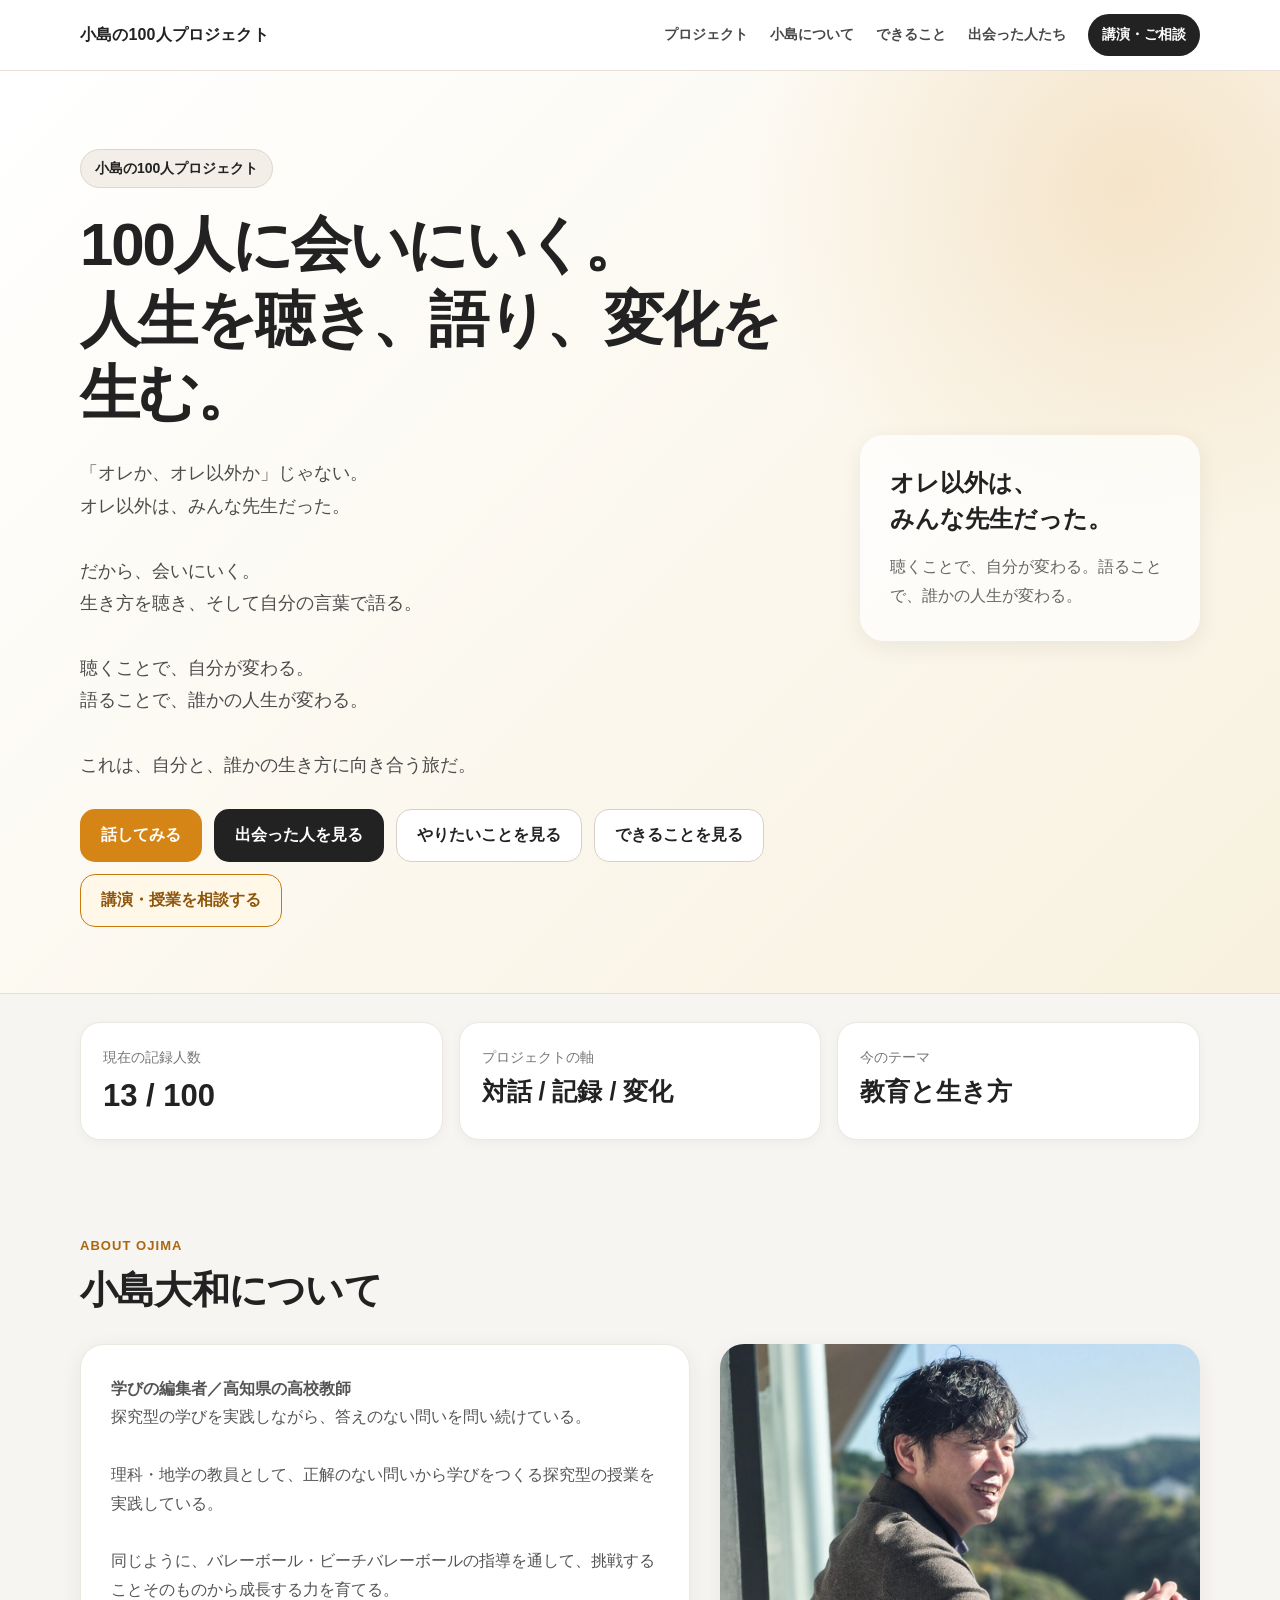
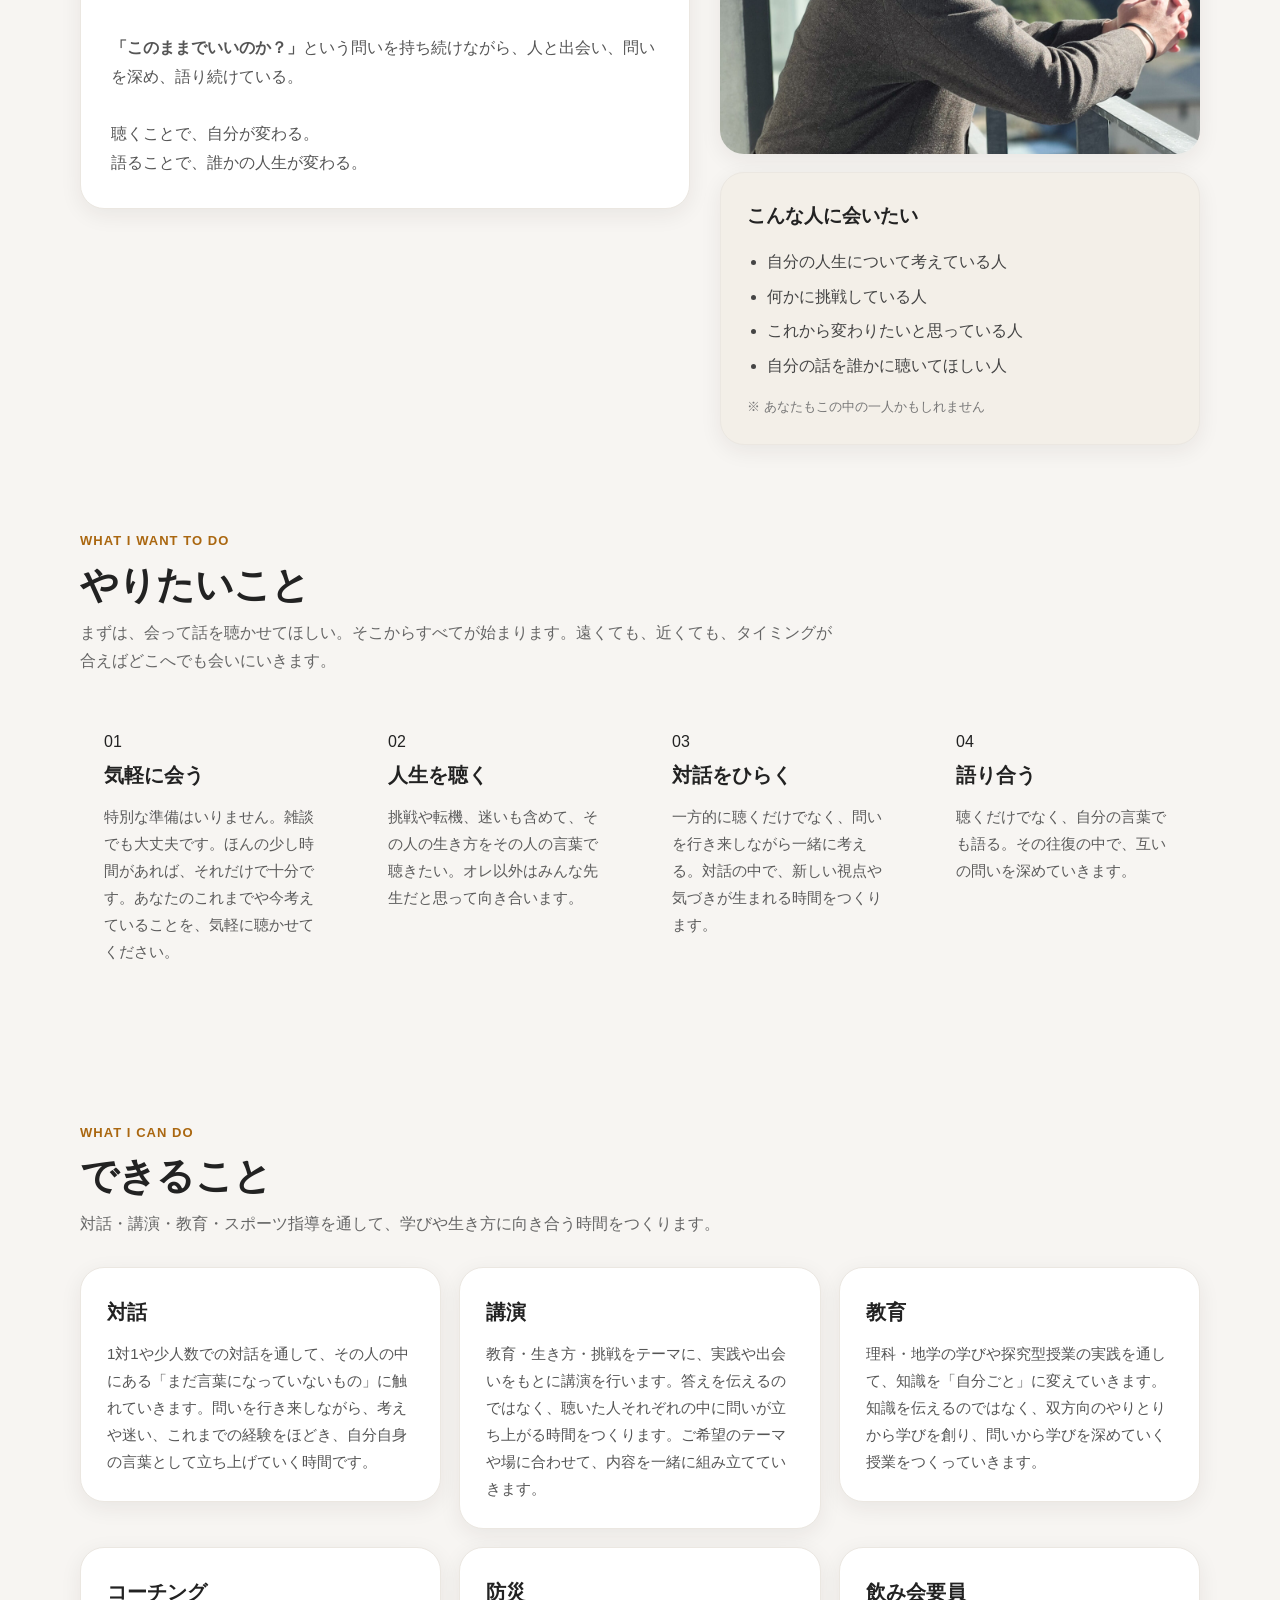
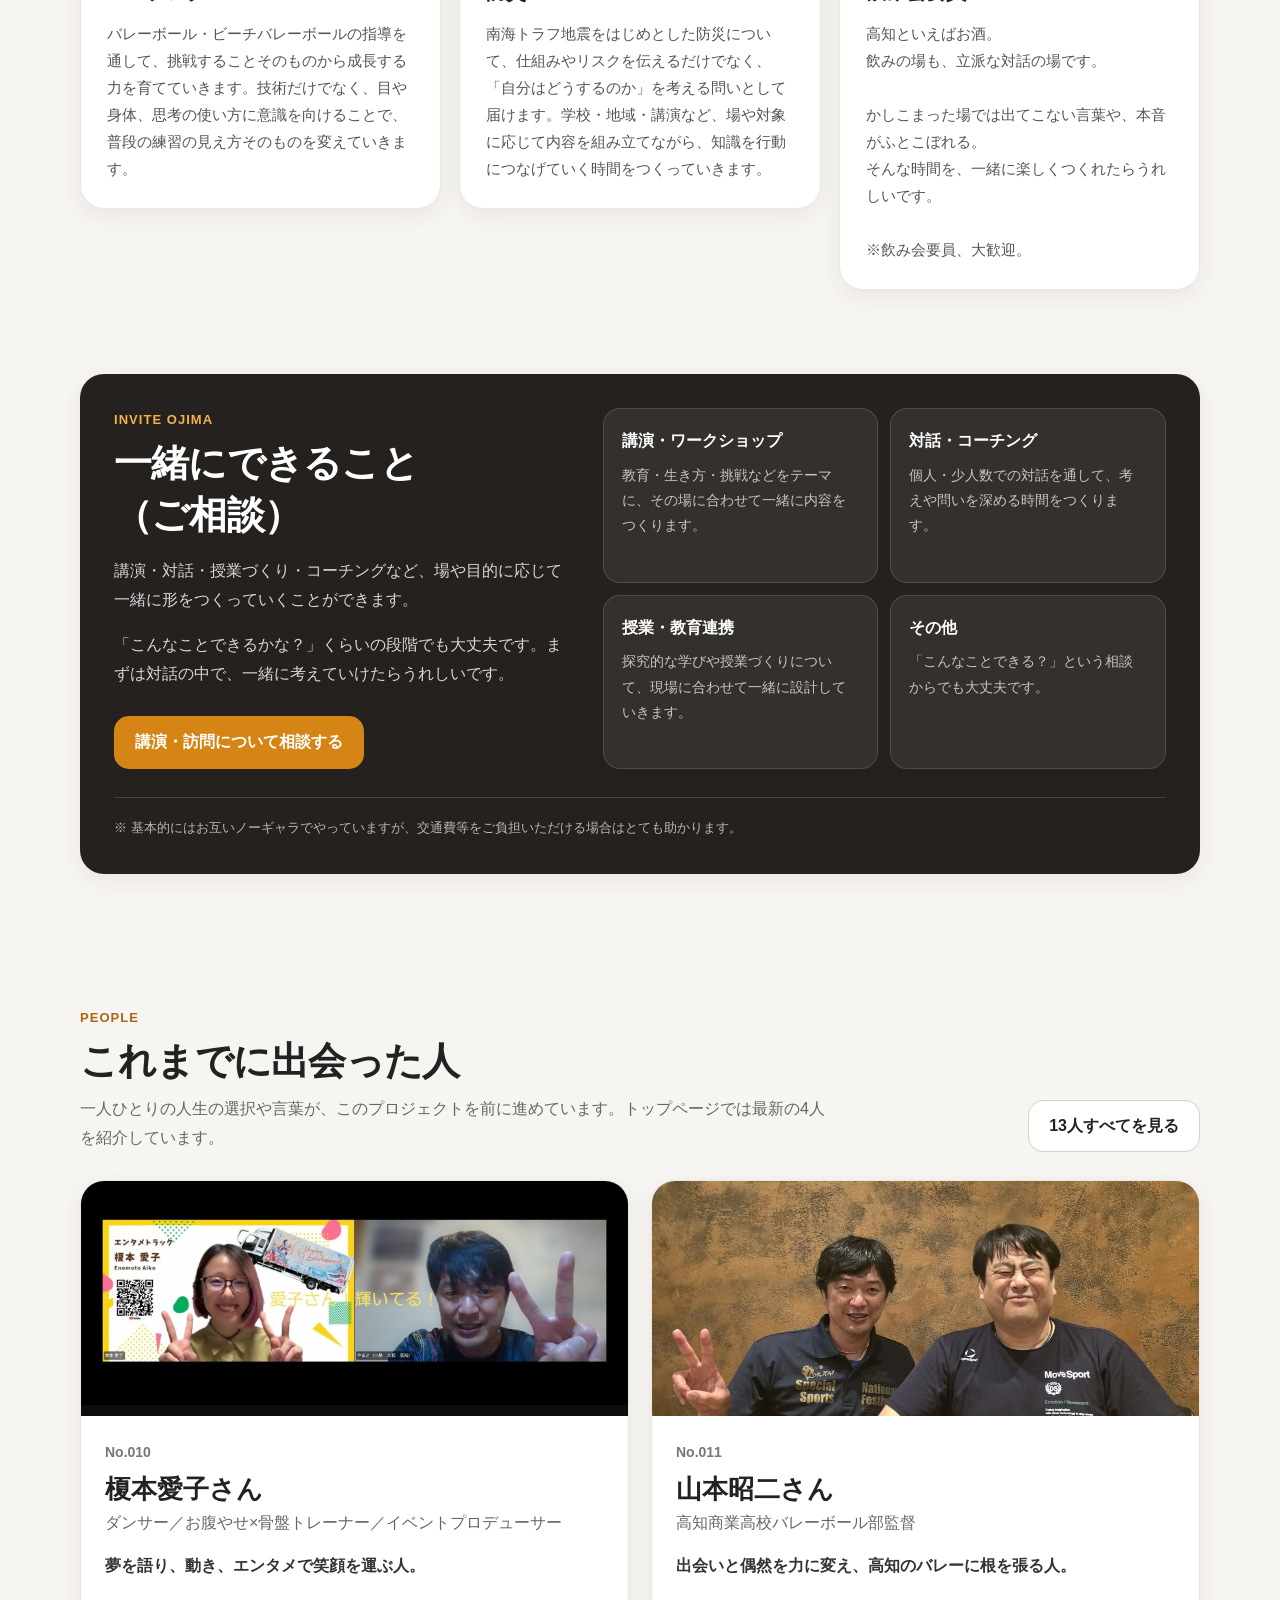
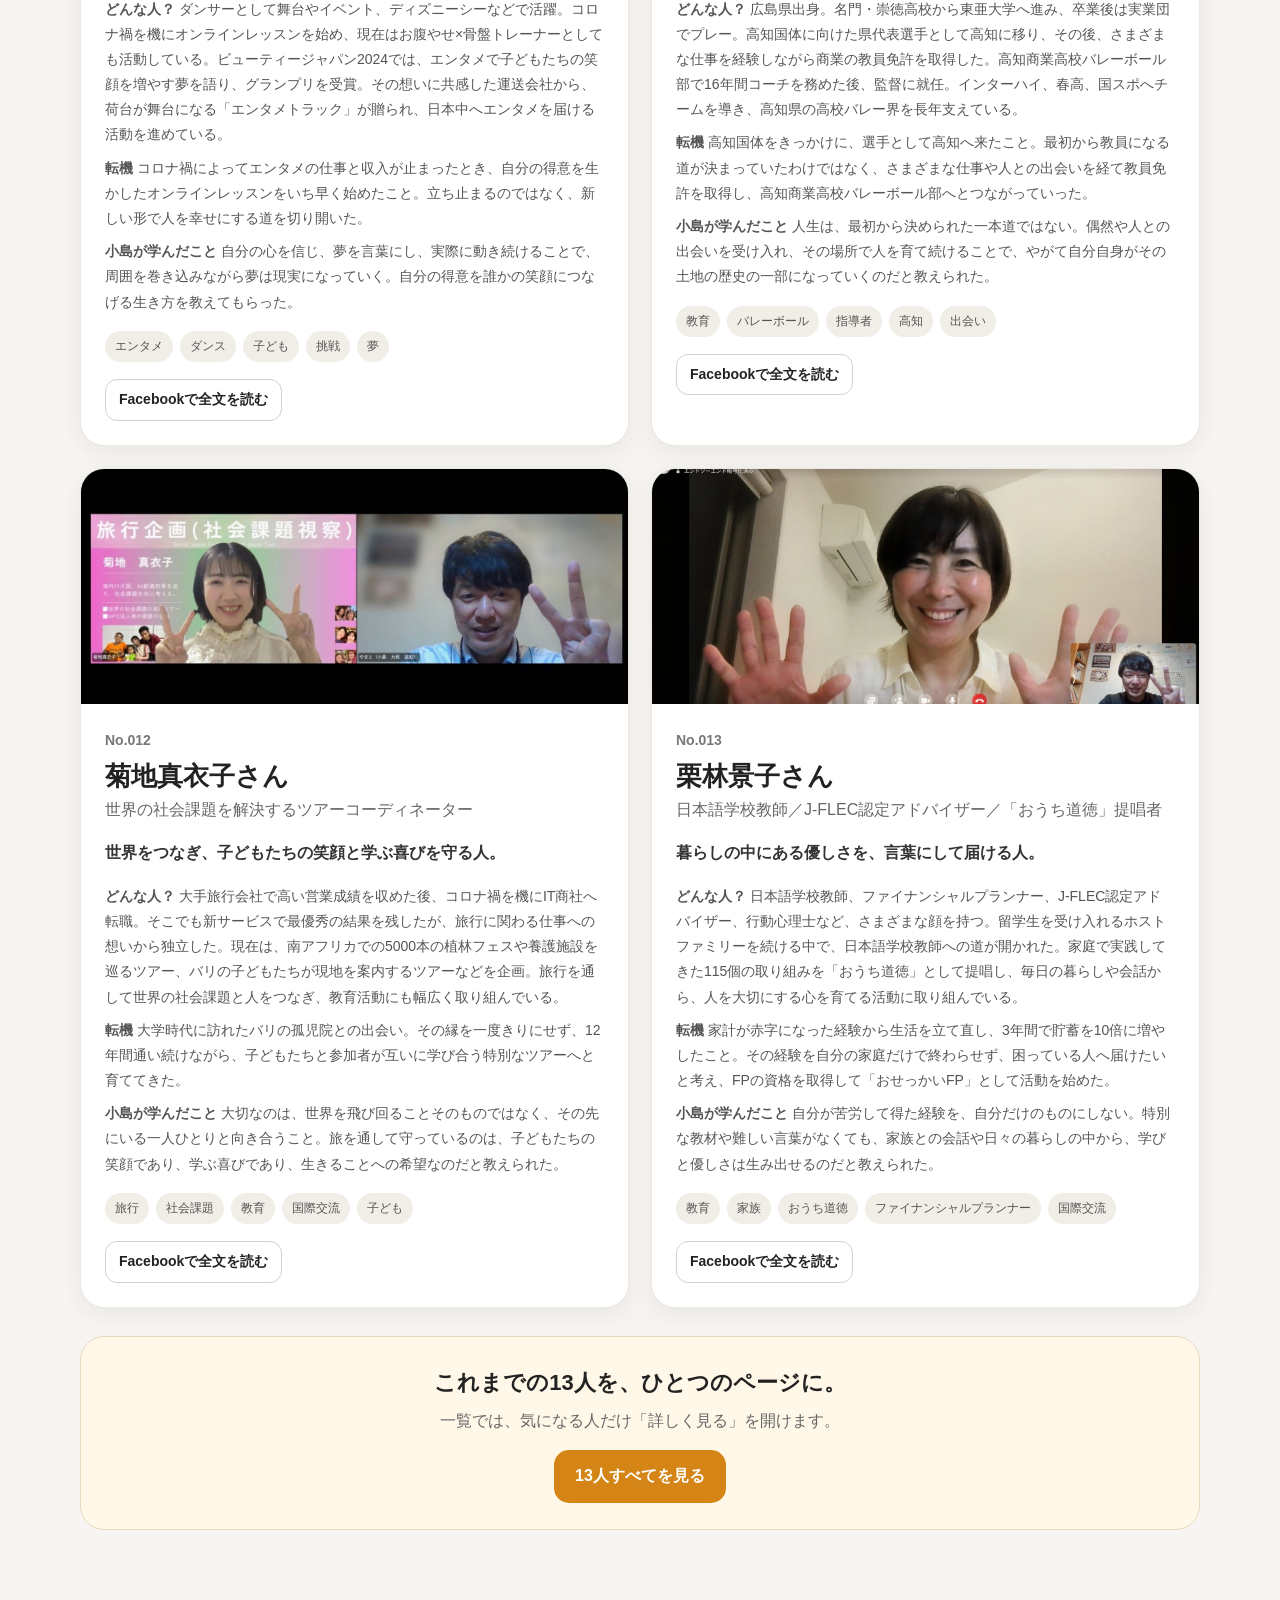
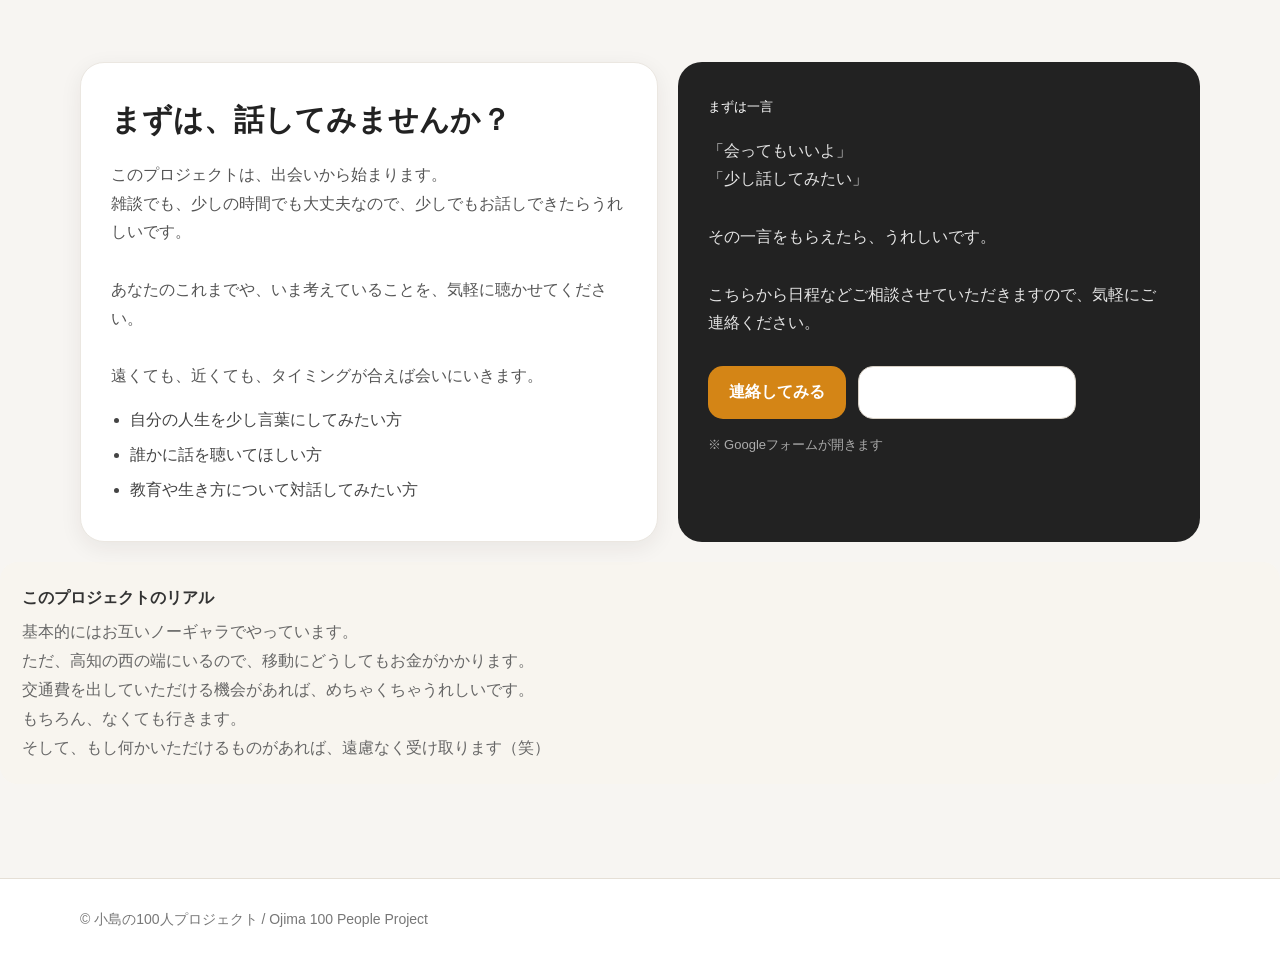
==== index.html @ ffdc1de5 "ご相談見出しの改行を調整" ====
<!doctype html>
<html lang="ja">
<head>
  <meta charset="utf-8">
  <meta name="viewport" content="width=device-width, initial-scale=1">
  <meta name="description" content="小島大和が100人と出会い、話を聴き、学びを届ける100人プロジェクト。">
  <title>小島の100人プロジェクト</title>
  <link rel="stylesheet" href="style.css">
  <script src="people-data.js" defer></script>
  <script src="site.js" defer></script>
</head>
<body>
  <header class="site-header">
    <div class="container nav-row">
      <a class="brand" href="index.html">小島の100人プロジェクト</a>
      <button class="menu-button" type="button" aria-expanded="false" aria-controls="site-nav">メニュー</button>
      <nav class="nav-links" id="site-nav" aria-label="メインメニュー">
        <a href="#project">プロジェクト</a>
        <a href="#profile">小島について</a>
        <a href="#services">できること</a>
        <a href="people.html">出会った人たち</a>
        <a class="nav-contact" href="#request">講演・ご相談</a>
      </nav>
    </div>
  </header>

  <main>
    <section class="hero" id="project">
      <div class="container hero-grid">
        <div>
          <div class="eyebrow">小島の100人プロジェクト</div>
          <h1>100人に会いにいく。<br>人生を聴き、語り、変化を生む。</h1>
          <p class="hero-copy">「オレか、オレ以外か」じゃない。<br>オレ以外は、みんな先生だった。<br><br>だから、会いにいく。<br>生き方を聴き、そして自分の言葉で語る。<br><br>聴くことで、自分が変わる。<br>語ることで、誰かの人生が変わる。<br><br>これは、自分と、誰かの生き方に向き合う旅だ。</p>
          <div class="button-row">
            <a class="button button-main" href="#contact">話してみる</a>
            <a class="button button-dark" href="#people">出会った人を見る</a>
            <a class="button button-light" href="#wants">やりたいことを見る</a>
            <a class="button button-light" href="#services">できることを見る</a>
            <a class="button button-consult" href="#request">講演・授業を相談する</a>
          </div>
        </div>
        <aside class="hero-quote">
          <strong>オレ以外は、<br>みんな先生だった。</strong>
          <span>聴くことで、自分が変わる。語ることで、誰かの人生が変わる。</span>
        </aside>
      </div>
    </section>

    <div class="container stats" aria-label="プロジェクトの現在地">
      <div class="stat-card"><div class="stat-label">現在の記録人数</div><div class="stat-number"><span data-people-count>13</span> / 100</div></div>
      <div class="stat-card"><div class="stat-label">プロジェクトの軸</div><div class="stat-number stat-number-small">対話 / 記録 / 変化</div></div>
      <div class="stat-card"><div class="stat-label">今のテーマ</div><div class="stat-number stat-number-small">教育と生き方</div></div>
    </div>

    <section class="section" id="profile">
      <div class="container">
        <div class="section-head">
          <div><p class="section-kicker">ABOUT OJIMA</p><h2 class="section-title">小島大和について</h2></div>
        </div>
        <div class="profile-grid">
          <div class="card profile-copy">
            <p><strong>学びの編集者／高知県の高校教師</strong><br>探究型の学びを実践しながら、答えのない問いを問い続けている。<br><br>理科・地学の教員として、正解のない問いから学びをつくる探究型の授業を実践している。<br><br>同じように、バレーボール・ビーチバレーボールの指導を通して、挑戦することそのものから成長する力を育てる。<br><br><strong>「このままでいいのか？」</strong>という問いを持ち続けながら、人と出会い、問いを深め、語り続けている。<br><br>聴くことで、自分が変わる。<br>語ることで、誰かの人生が変わる。</p>
          </div>
          <div class="profile-side">
            <img class="profile-image" src="profile.jpg" alt="小島大和のプロフィール写真" loading="lazy">
            <div class="warm-card card">
              <h3>こんな人に会いたい</h3>
              <ul class="simple-list"><li>自分の人生について考えている人</li><li>何かに挑戦している人</li><li>これから変わりたいと思っている人</li><li>自分の話を誰かに聴いてほしい人</li></ul>
              <p class="small-note">※ あなたもこの中の一人かもしれません</p>
            </div>
          </div>
        </div>
      </div>
    </section>

    <section class="section section-compact">
      <div class="container">
        <div class="section-head"><div><p class="section-kicker">WHAT I WANT TO DO</p><h2 class="section-title">やりたいこと</h2><p class="section-sub">まずは、会って話を聴かせてほしい。そこからすべてが始まります。遠くても、近くても、タイミングが合えばどこへでも会いにいきます。</p></div></div>
        <div class="mini-grid">
          <article class="mini-card"><span>01</span><h3>気軽に会う</h3><p>特別な準備はいりません。雑談でも大丈夫です。ほんの少し時間があれば、それだけで十分です。あなたのこれまでや今考えていることを、気軽に聴かせてください。</p></article>
          <article class="mini-card"><span>02</span><h3>人生を聴く</h3><p>挑戦や転機、迷いも含めて、その人の生き方をその人の言葉で聴きたい。オレ以外はみんな先生だと思って向き合います。</p></article>
          <article class="mini-card"><span>03</span><h3>対話をひらく</h3><p>一方的に聴くだけでなく、問いを行き来しながら一緒に考える。対話の中で、新しい視点や気づきが生まれる時間をつくります。</p></article>
          <article class="mini-card"><span>04</span><h3>語り合う</h3><p>聴くだけでなく、自分の言葉でも語る。その往復の中で、互いの問いを深めていきます。</p></article>
        </div>
      </div>
    </section>

    <section class="section" id="services">
      <div class="container">
        <div class="section-head"><div><p class="section-kicker">WHAT I CAN DO</p><h2 class="section-title">できること</h2><p class="section-sub">対話・講演・教育・スポーツ指導を通して、学びや生き方に向き合う時間をつくります。</p></div></div>
        <div class="service-grid">
          <article class="card service-card"><h3>対話</h3><p>1対1や少人数での対話を通して、その人の中にある「まだ言葉になっていないもの」に触れていきます。問いを行き来しながら、考えや迷い、これまでの経験をほどき、自分自身の言葉として立ち上げていく時間です。</p></article>
          <article class="card service-card"><h3>講演</h3><p>教育・生き方・挑戦をテーマに、実践や出会いをもとに講演を行います。答えを伝えるのではなく、聴いた人それぞれの中に問いが立ち上がる時間をつくります。ご希望のテーマや場に合わせて、内容を一緒に組み立てていきます。</p></article>
          <article class="card service-card"><h3>教育</h3><p>理科・地学の学びや探究型授業の実践を通して、知識を「自分ごと」に変えていきます。知識を伝えるのではなく、双方向のやりとりから学びを創り、問いから学びを深めていく授業をつくっていきます。</p></article>
          <article class="card service-card"><h3>コーチング</h3><p>バレーボール・ビーチバレーボールの指導を通して、挑戦することそのものから成長する力を育てていきます。技術だけでなく、目や身体、思考の使い方に意識を向けることで、普段の練習の見え方そのものを変えていきます。</p></article>
          <article class="card service-card"><h3>防災</h3><p>南海トラフ地震をはじめとした防災について、仕組みやリスクを伝えるだけでなく、「自分はどうするのか」を考える問いとして届けます。学校・地域・講演など、場や対象に応じて内容を組み立てながら、知識を行動につなげていく時間をつくっていきます。</p></article>
          <article class="card service-card"><h3>飲み会要員</h3><p>高知といえばお酒。<br>飲みの場も、立派な対話の場です。<br><br>かしこまった場では出てこない言葉や、本音がふとこぼれる。<br>そんな時間を、一緒に楽しくつくれたらうれしいです。<br><br>※飲み会要員、大歓迎。</p></article>
        </div>
      </div>
    </section>

    <section class="section section-compact" id="request">
      <div class="container request-panel">
        <div class="request-main">
          <p class="section-kicker">INVITE OJIMA</p>
          <h2 class="section-title">一緒にできること<br><span class="request-title-note">（ご相談）</span></h2>
          <p>講演・対話・授業づくり・コーチングなど、場や目的に応じて一緒に形をつくっていくことができます。</p>
          <p>「こんなことできるかな？」くらいの段階でも大丈夫です。まずは対話の中で、一緒に考えていけたらうれしいです。</p>
          <div class="button-row"><a class="button button-main" href="https://forms.gle/3soscG9UwCmbRUyx8" target="_blank" rel="noopener noreferrer">講演・訪問について相談する</a></div>
        </div>
        <div class="request-options">
          <div><strong>講演・ワークショップ</strong><span>教育・生き方・挑戦などをテーマに、その場に合わせて一緒に内容をつくります。</span></div>
          <div><strong>対話・コーチング</strong><span>個人・少人数での対話を通して、考えや問いを深める時間をつくります。</span></div>
          <div><strong>授業・教育連携</strong><span>探究的な学びや授業づくりについて、現場に合わせて一緒に設計していきます。</span></div>
          <div><strong>その他</strong><span>「こんなことできる？」という相談からでも大丈夫です。</span></div>
        </div>
        <p class="request-cost">※ 基本的にはお互いノーギャラでやっていますが、交通費等をご負担いただける場合はとても助かります。</p>
      </div>
    </section>

    <section class="section" id="people">
      <div class="container">
        <div class="section-head">
          <div><p class="section-kicker">PEOPLE</p><h2 class="section-title">これまでに出会った人</h2><p class="section-sub">一人ひとりの人生の選択や言葉が、このプロジェクトを前に進めています。トップページでは最新の4人を紹介しています。</p></div>
          <a class="button button-light" href="people.html">13人すべてを見る</a>
        </div>
        <div class="featured-grid" id="featured-people"></div>
        <div class="all-people-cta"><strong>これまでの13人を、ひとつのページに。</strong><p>一覧では、気になる人だけ「詳しく見る」を開けます。</p><a class="button button-main" href="people.html">13人すべてを見る</a></div>
      </div>
    </section>

    <section class="section" id="contact">
      <div class="container contact-grid">
        <div class="card contact-copy"><h2>まずは、話してみませんか？</h2><p>このプロジェクトは、出会いから始まります。<br>雑談でも、少しの時間でも大丈夫なので、少しでもお話しできたらうれしいです。<br><br>あなたのこれまでや、いま考えていることを、気軽に聴かせてください。<br><br>遠くても、近くても、タイミングが合えば会いにいきます。</p><ul class="simple-list"><li>自分の人生を少し言葉にしてみたい方</li><li>誰かに話を聴いてほしい方</li><li>教育や生き方について対話してみたい方</li></ul></div>
        <div class="contact-dark"><small>まずは一言</small><p>「会ってもいいよ」<br>「少し話してみたい」<br><br>その一言をもらえたら、うれしいです。<br><br>こちらから日程などご相談させていただきますので、気軽にご連絡ください。</p><div class="button-row"><a class="button button-main" href="https://forms.gle/3soscG9UwCmbRUyx8" target="_blank" rel="noopener noreferrer">連絡してみる</a><a class="button button-light" href="#request">講演・訪問の相談を見る</a></div><p class="contact-small">※ Googleフォームが開きます</p></div>
      </div>
      <div class="real-note"><strong>このプロジェクトのリアル</strong>基本的にはお互いノーギャラでやっています。<br>ただ、高知の西の端にいるので、移動にどうしてもお金がかかります。<br>交通費を出していただける機会があれば、めちゃくちゃうれしいです。<br>もちろん、なくても行きます。<br>そして、もし何かいただけるものがあれば、遠慮なく受け取ります（笑）</div>
    </section>
  </main>

  <footer class="footer"><div class="container">© 小島の100人プロジェクト / Ojima 100 People Project</div></footer>
  <script defer src="https://static.cloudflareinsights.com/beacon.min.js" data-cf-beacon='{"token":"42fcae2c3ddd4a71bd845578c93f13e4"}'></script>
</body>
</html>
---- style.css ----
:root {
  --bg: #f7f5f2;
  --surface: #ffffff;
  --surface-warm: #f8f1df;
  --surface-muted: #f3efe8;
  --text: #222222;
  --muted: #666666;
  --line: #e5dfd6;
  --accent: #d48516;
  --accent-dark: #aa6710;
  --shadow: 0 6px 22px rgba(43, 35, 25, 0.07);
  --radius: 24px;
}

* { box-sizing: border-box; }
html { scroll-behavior: smooth; }
body {
  margin: 0;
  color: var(--text);
  background: var(--bg);
  font-family: "Hiragino Sans", "Yu Gothic", "Meiryo", sans-serif;
  line-height: 1.8;
}
body.menu-open { overflow: hidden; }
a { color: inherit; text-decoration: none; }
img { display: block; max-width: 100%; }
button { font: inherit; }

.container {
  width: min(1120px, calc(100% - 36px));
  margin: 0 auto;
}

.site-header {
  position: sticky;
  top: 0;
  z-index: 20;
  border-bottom: 1px solid rgba(229, 223, 214, 0.92);
  background: rgba(255, 255, 255, 0.94);
  backdrop-filter: blur(12px);
}
.nav-row {
  min-height: 70px;
  display: flex;
  align-items: center;
  justify-content: space-between;
  gap: 24px;
}
.brand { font-weight: 800; letter-spacing: 0.01em; }
.nav-links { display: flex; align-items: center; gap: 22px; font-size: 14px; font-weight: 700; }
.nav-links a { color: #484848; }
.nav-links a:hover { color: var(--accent-dark); }
.nav-contact { padding: 8px 14px; border-radius: 999px; color: #fff !important; background: var(--text); }
.menu-button { display: none; border: 0; background: transparent; padding: 8px; font-weight: 700; cursor: pointer; }

.hero {
  padding: 78px 0 66px;
  overflow: hidden;
  border-bottom: 1px solid var(--line);
  background:
    radial-gradient(circle at 88% 12%, rgba(212, 133, 22, 0.17), transparent 27%),
    linear-gradient(135deg, #ffffff 0%, var(--surface-warm) 100%);
}
.hero-grid { display: grid; grid-template-columns: 1fr 340px; gap: 52px; align-items: center; }
.eyebrow {
  display: inline-flex;
  padding: 6px 14px;
  margin-bottom: 20px;
  border: 1px solid #ddd6ca;
  border-radius: 999px;
  background: var(--surface-muted);
  font-size: 14px;
  font-weight: 700;
}
.hero h1 { margin: 0; font-size: clamp(38px, 5vw, 60px); line-height: 1.24; letter-spacing: -0.035em; }
.hero-copy { max-width: 760px; margin: 26px 0 0; color: #4c4c4c; font-size: 18px; }
.hero-quote { padding: 30px; border-radius: var(--radius); background: rgba(255,255,255,.74); box-shadow: var(--shadow); }
.hero-quote strong { display: block; font-size: 24px; line-height: 1.5; }
.hero-quote span { display: block; margin-top: 16px; color: var(--muted); }

.button-row { display: flex; flex-wrap: wrap; gap: 12px; margin-top: 28px; }
.button {
  display: inline-flex;
  align-items: center;
  justify-content: center;
  min-height: 46px;
  padding: 11px 20px;
  border: 1px solid transparent;
  border-radius: 15px;
  font-weight: 800;
  transition: transform .2s, background .2s;
}
.button:hover { transform: translateY(-1px); }
.button-main { color: #fff; background: var(--accent); }
.button-main:hover { background: var(--accent-dark); }
.button-dark { color: #fff; background: var(--text); }
.button-light { border-color: #d7d0c5; background: #fff; }
.button-consult { border-color: #c8790e; color: #8f560d; background: #fff8e8; }
.button-small { min-height: 38px; padding: 7px 13px; border-radius: 12px; font-size: 14px; }

.stats { display: grid; grid-template-columns: repeat(3, 1fr); gap: 16px; padding: 28px 0; }
.stat-card { padding: 22px; border: 1px solid #ebe7e1; border-radius: 20px; background: #fff; box-shadow: 0 3px 12px rgba(0,0,0,.04); }
.stat-label { color: #777; font-size: 14px; }
.stat-number { margin-top: 4px; font-size: 31px; font-weight: 850; line-height: 1.4; }
.stat-number-small { font-size: 25px; }

.section { padding: 66px 0; }
.section-compact { padding-top: 18px; }
.section-head { display: flex; justify-content: space-between; gap: 26px; align-items: end; margin-bottom: 28px; }
.section-title { margin: 0; font-size: clamp(30px, 3vw, 40px); line-height: 1.35; letter-spacing: -.02em; }
.section-sub { max-width: 760px; margin: 8px 0 0; color: var(--muted); font-size: 16px; }
.section-kicker { margin: 0 0 6px; color: var(--accent-dark); font-size: 13px; font-weight: 850; letter-spacing: .08em; }

.card { border: 1px solid #ebe7e1; border-radius: var(--radius); background: #fff; box-shadow: var(--shadow); }
.profile-grid { display: grid; grid-template-columns: 1.12fr .88fr; gap: 30px; align-items: start; }
.profile-copy { padding: 30px; }
.profile-copy p { margin: 0; color: #555; }
.profile-side { display: grid; gap: 18px; }
.profile-image { width: 100%; height: 410px; object-fit: cover; border-radius: var(--radius); box-shadow: var(--shadow); }
.warm-card { padding: 26px; background: var(--surface-muted); }
.warm-card h3 { margin: 0; font-size: 19px; }
.simple-list { margin: 15px 0 0; padding-left: 1.2em; color: #444; }
.small-note { margin: 14px 0 0; color: #777; font-size: 13px; }
.simple-list li { margin-bottom: 6px; }

.mini-grid { display: grid; grid-template-columns: repeat(4, 1fr); gap: 16px; }
.mini-card { padding: 24px; }
.mini-card h3 { margin: 0; font-size: 20px; }
.mini-card p { margin: 10px 0 0; color: #5b5b5b; font-size: 15px; }

.service-grid { display: grid; grid-template-columns: repeat(3, 1fr); gap: 18px; }
.service-card { align-self: start; padding: 26px; }
.service-card h3 { margin: 0; font-size: 20px; }
.service-card p { margin: 10px 0 0; color: #555; font-size: 15px; }
.service-note { margin-top: 18px; padding: 18px 22px; border-radius: 18px; background: var(--surface-muted); color: #5d554c; }

.request-panel {
  display: grid;
  grid-template-columns: .9fr 1.1fr;
  gap: 28px;
  padding: 34px;
  border-radius: var(--radius);
  color: #fff;
  background: #24211e;
  box-shadow: var(--shadow);
}
.request-main p:not(.section-kicker) { color: rgba(255,255,255,.82); }
.request-main .section-kicker { color: #f1b24d; }
.request-title-note { white-space: nowrap; }
.request-options { display: grid; grid-template-columns: repeat(2, 1fr); gap: 12px; }
.request-options > div { padding: 18px; border: 1px solid rgba(255,255,255,.14); border-radius: 17px; background: rgba(255,255,255,.07); }
.request-options strong { display: block; margin-bottom: 7px; }
.request-options span { display: block; color: rgba(255,255,255,.72); font-size: 14px; }
.request-cost { grid-column: 1 / -1; margin: 0; padding-top: 18px; border-top: 1px solid rgba(255,255,255,.14); color: rgba(255,255,255,.68); font-size: 13px; }

.featured-grid { display: grid; grid-template-columns: repeat(2, 1fr); gap: 22px; }
.person-card { overflow: hidden; }
.person-card-body { padding: 24px; }
.person-image { width: 100%; height: 235px; object-fit: cover; background: #ece8e1; }
.person-no { color: #777; font-size: 14px; font-weight: 800; }
.person-name { margin: 5px 0 0; font-size: 26px; line-height: 1.4; }
.person-role { margin-top: 2px; color: var(--muted); }
.person-copy { margin-top: 14px; color: #333; font-weight: 800; }
.person-meta { margin-top: 16px; color: #555; font-size: 14px; }
.person-meta div + div { margin-top: 8px; }
.tags { display: flex; flex-wrap: wrap; gap: 7px; margin-top: 16px; }
.tag { padding: 5px 10px; border-radius: 999px; background: #f1ede7; color: #555; font-size: 12px; }
.person-actions { display: flex; flex-wrap: wrap; gap: 9px; margin-top: 17px; }
.all-people-cta { margin-top: 28px; padding: 26px; text-align: center; border: 1px solid #ead9bf; border-radius: var(--radius); background: #fff8e8; }
.all-people-cta strong { display: block; font-size: 22px; }
.all-people-cta p { margin: 5px 0 14px; color: var(--muted); }

.contact-grid { display: grid; grid-template-columns: 1.05fr .95fr; gap: 20px; }
.contact-copy { padding: 30px; }
.contact-copy h2, .contact-dark h2 { margin: 0; font-size: 30px; }
.contact-copy p { margin: 14px 0 0; color: #555; }
.contact-dark { padding: 30px; border-radius: var(--radius); color: #fff; background: var(--text); }
.contact-dark p { color: rgba(255,255,255,.88); }
.contact-small { margin-top: 14px; color: rgba(255,255,255,.62) !important; font-size: 13px; }
.real-note { margin-top: 20px; padding: 22px; border-radius: 18px; background: #f8f5ef; color: #666; }
.real-note strong { display: block; margin-bottom: 6px; color: #333; }

.page-hero { padding: 52px 0; border-bottom: 1px solid var(--line); background: linear-gradient(135deg, #fff 0%, var(--surface-warm) 100%); }
.page-hero h1 { margin: 8px 0 0; font-size: clamp(36px, 5vw, 50px); }
.page-hero p { max-width: 780px; margin: 12px 0 0; color: var(--muted); }
.people-list { display: grid; grid-template-columns: repeat(2, 1fr); gap: 18px; }
.compact-person { display: grid; grid-template-columns: 190px 1fr; min-height: 245px; overflow: hidden; }
.compact-person .person-image { height: 100%; min-height: 245px; }
.compact-body { padding: 21px; }
.compact-body .person-name { font-size: 23px; }
.compact-body .person-copy { font-size: 15px; }
.detail-toggle { margin-top: 15px; border-top: 1px solid #eee9e2; padding-top: 13px; }
.detail-toggle summary { cursor: pointer; color: var(--accent-dark); font-weight: 800; list-style: none; }
.detail-toggle summary::-webkit-details-marker { display: none; }
.detail-toggle summary::after { content: "＋"; margin-left: 7px; }
.detail-toggle[open] summary::after { content: "−"; }
.detail-toggle .person-meta { padding-bottom: 2px; }

.footer { margin-top: 28px; padding: 28px 0 42px; border-top: 1px solid var(--line); background: #fff; color: #777; font-size: 14px; }

@media (max-width: 980px) {
  .hero-grid, .profile-grid, .contact-grid, .request-panel { grid-template-columns: 1fr; }
  .hero-quote { max-width: 580px; }
  .mini-grid { grid-template-columns: repeat(2, 1fr); }
  .service-grid { grid-template-columns: repeat(2, 1fr); }
  .people-list { grid-template-columns: 1fr; }
}

@media (max-width: 760px) {
  .container { width: min(100% - 28px, 1120px); }
  .site-header { position: relative; }
  .nav-row { min-height: 62px; }
  .menu-button { display: block; }
  .nav-links {
    display: none;
    position: absolute;
    top: 62px;
    left: 0;
    right: 0;
    padding: 20px;
    flex-direction: column;
    align-items: stretch;
    background: #fff;
    border-bottom: 1px solid var(--line);
    box-shadow: var(--shadow);
  }
  .nav-links.open { display: flex; }
  .nav-links a { padding: 8px 4px; }
  .nav-contact { text-align: center; }
  .hero { padding: 52px 0 44px; }
  .hero-grid { gap: 28px; }
  .hero-copy { font-size: 16px; }
  .hero-quote { padding: 23px; }
  .stats, .featured-grid { grid-template-columns: 1fr; }
  .section { padding: 48px 0; }
  .section-head { display: block; }
  .section-head .button { margin-top: 16px; }
  .mini-grid, .service-grid { grid-template-columns: 1fr; }
  .request-panel { padding: 25px; }
  .request-options { grid-template-columns: 1fr; }
  .profile-image { height: 350px; }
  .person-image { height: 220px; }
  .compact-person { display: block; }
  .compact-person .person-image { height: 205px; min-height: 0; }
  .person-card-body, .compact-body { padding: 20px; }
}

@media (prefers-reduced-motion: reduce) {
  html { scroll-behavior: auto; }
  .button { transition: none; }
}
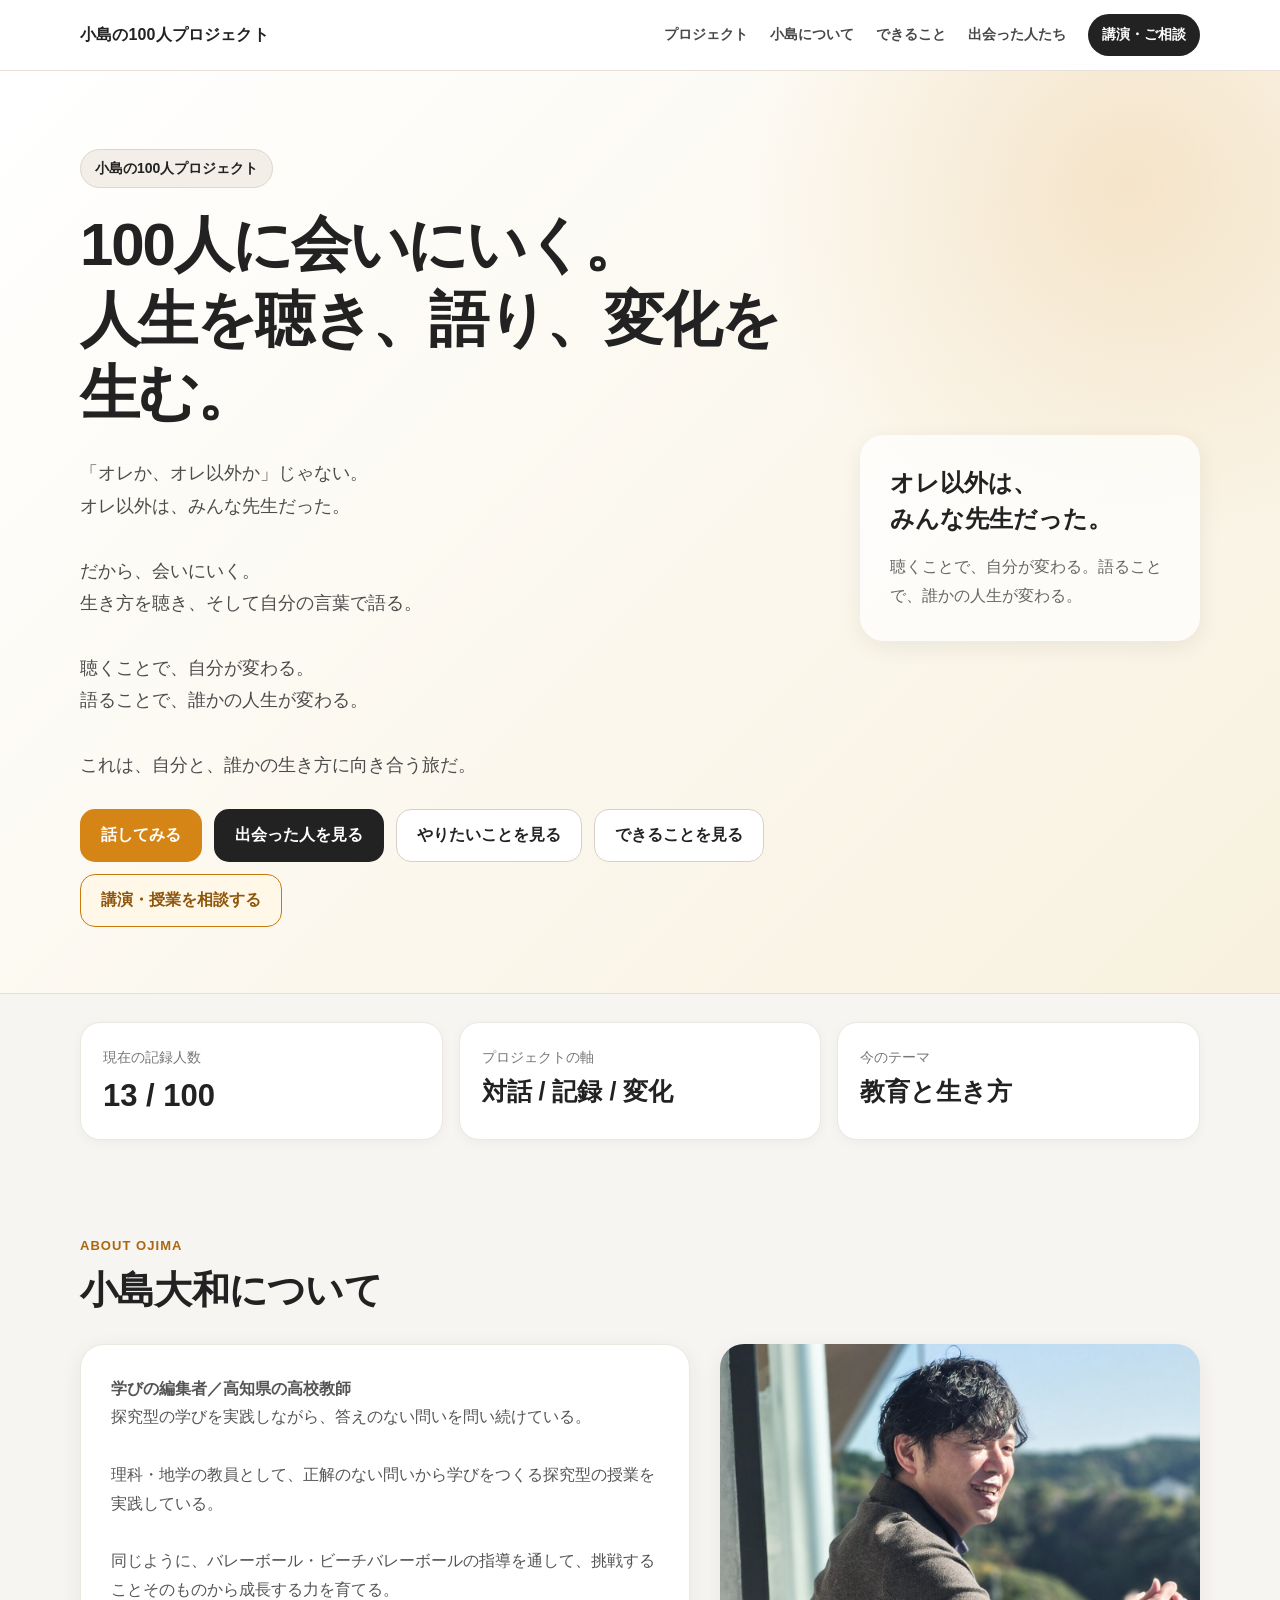
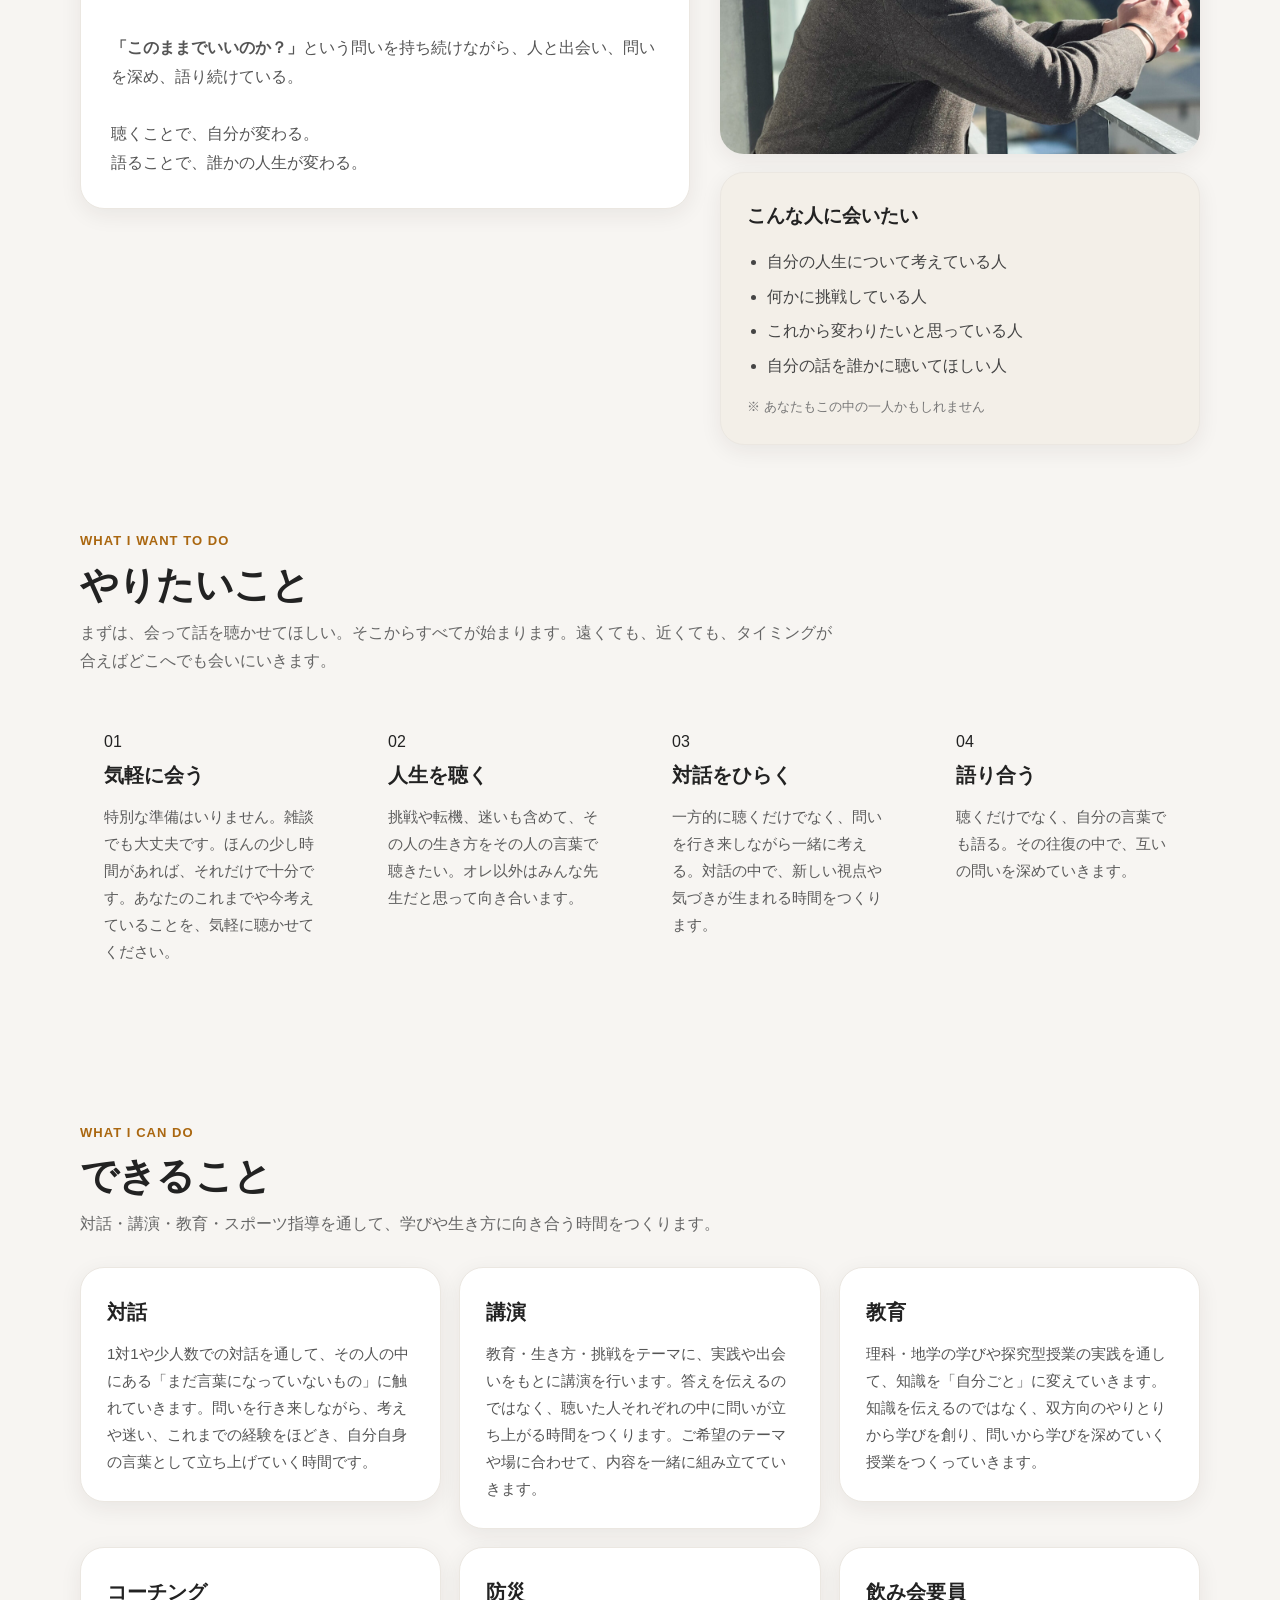
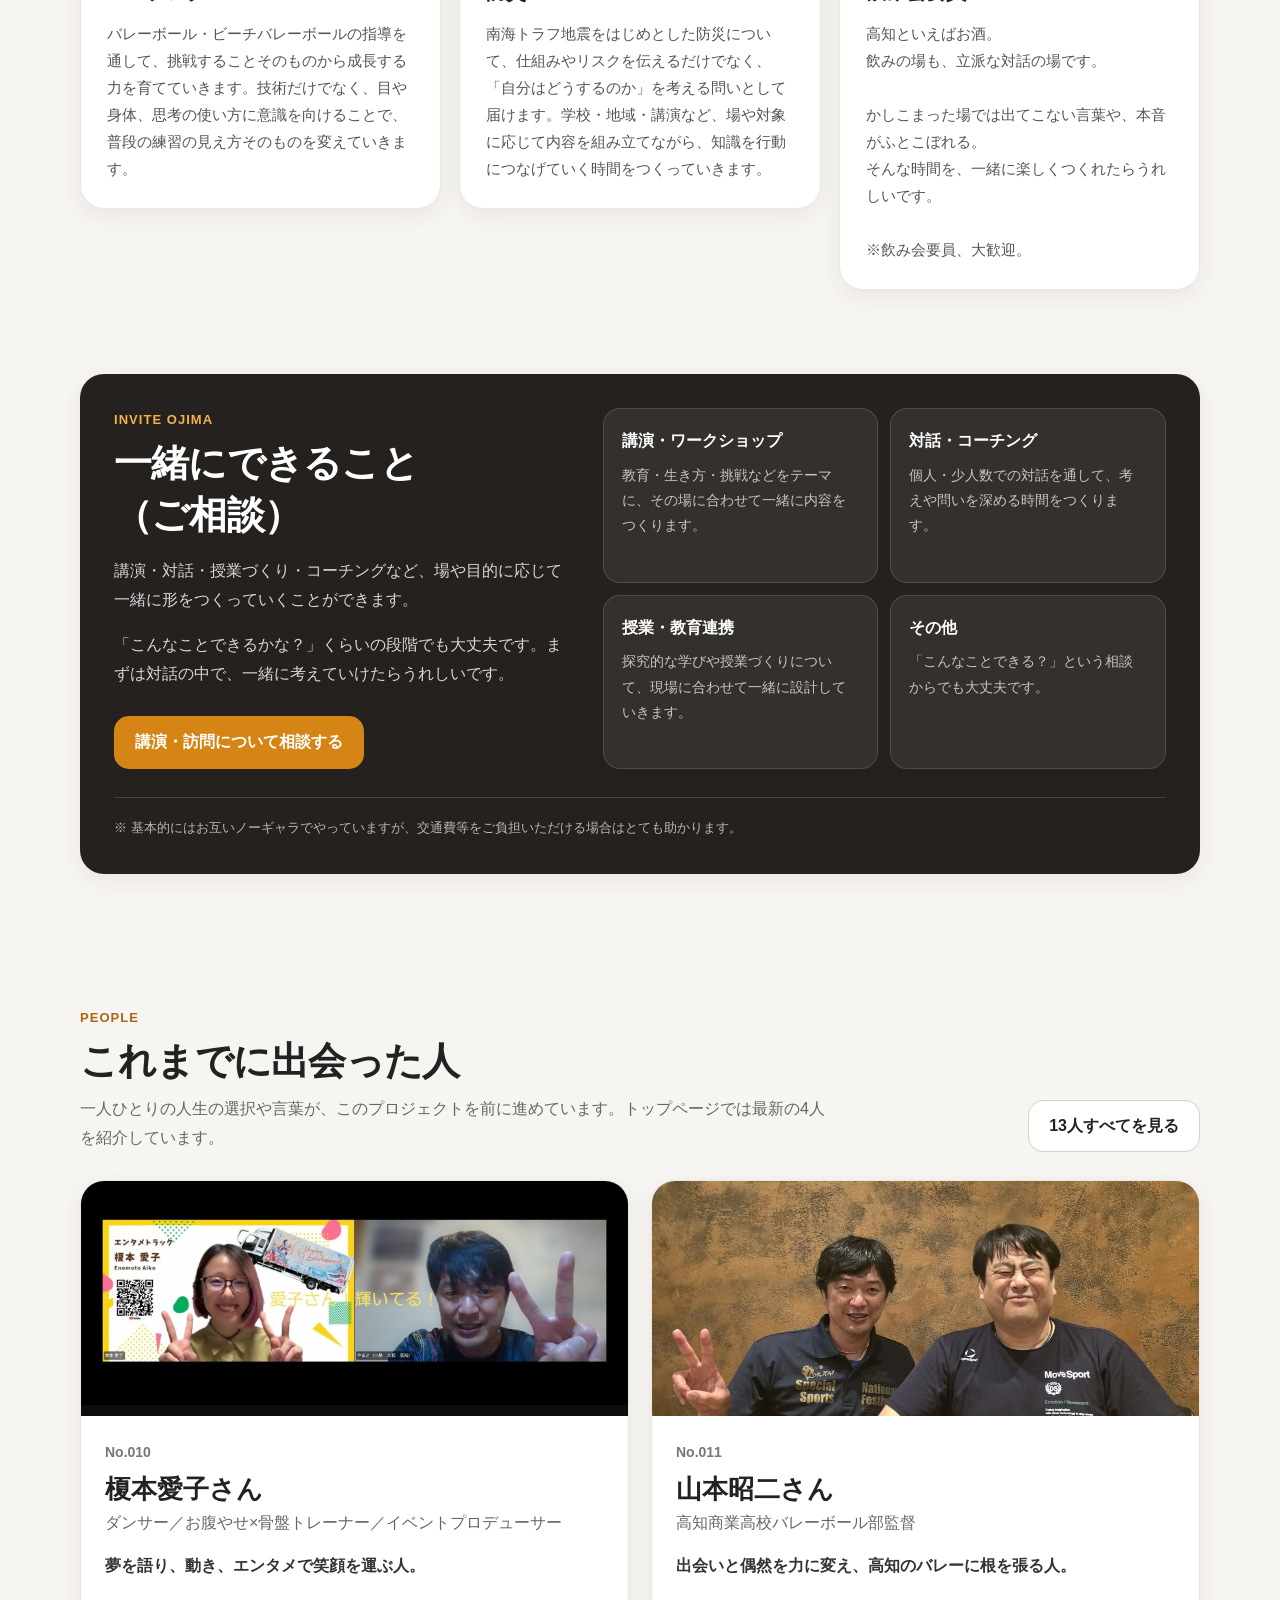
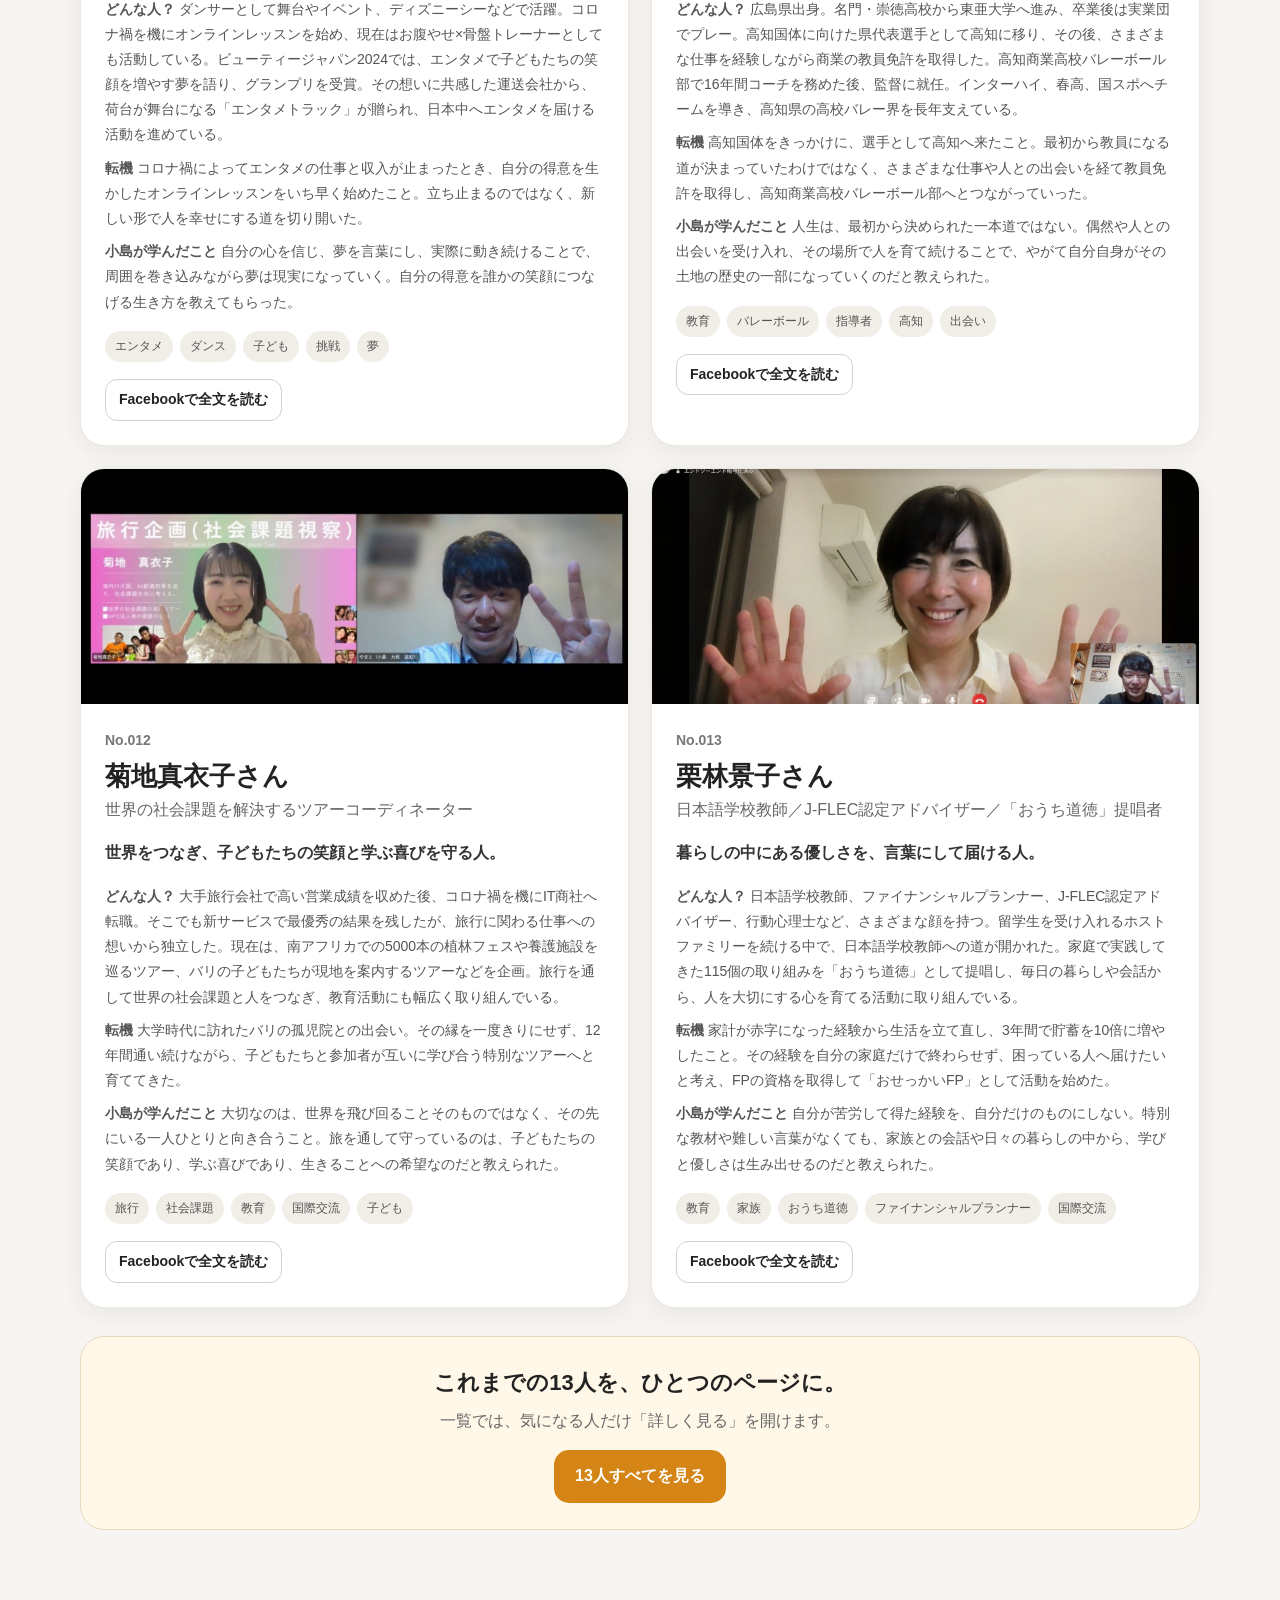
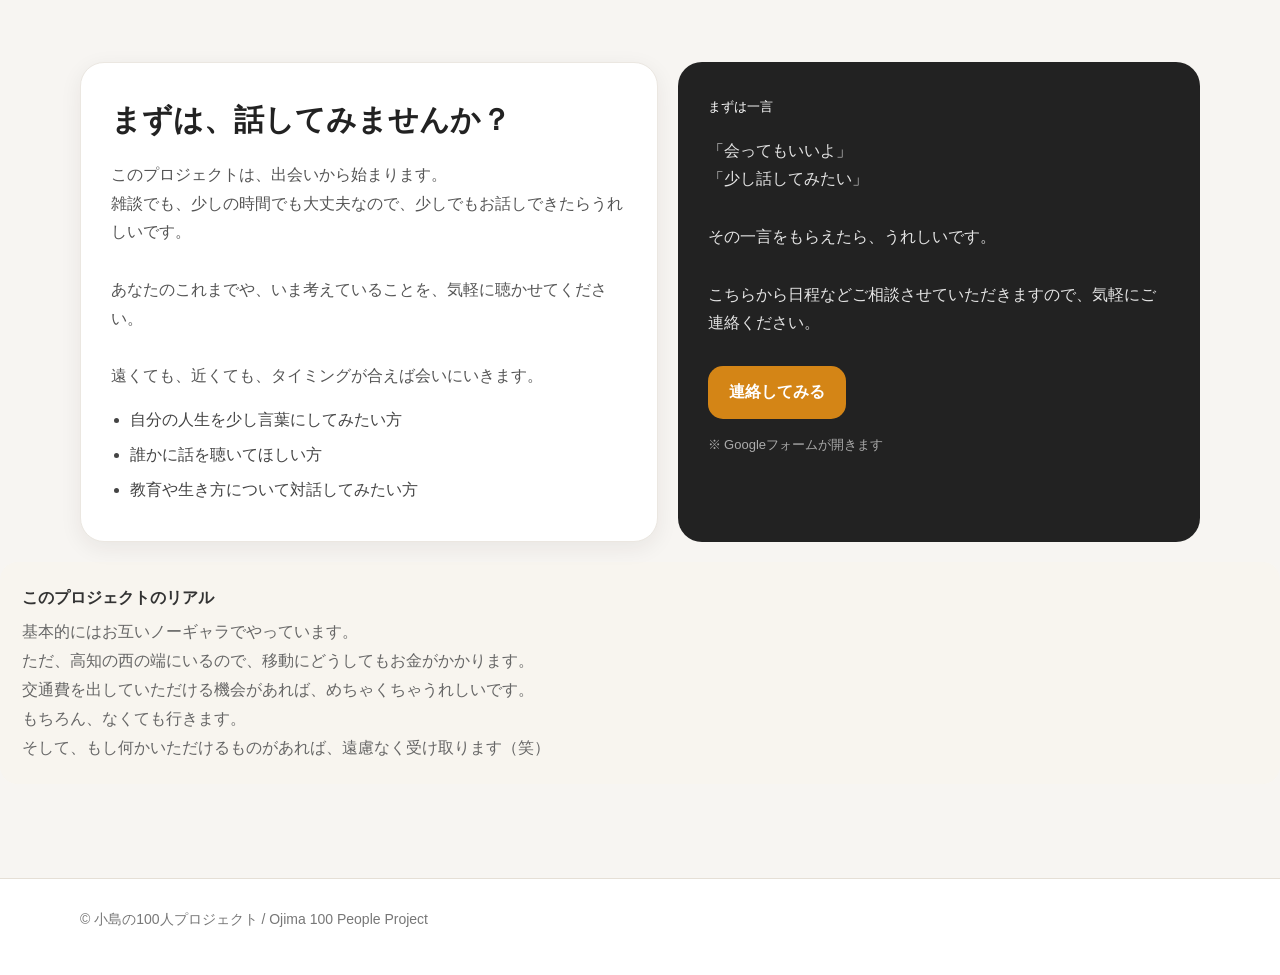
==== commit 3d73e60a: "連絡欄の重複ボタンを削除" ====
--- a/index.html
+++ b/index.html
@@ -132,7 +132,7 @@
     <section class="section" id="contact">
       <div class="container contact-grid">
         <div class="card contact-copy"><h2>まずは、話してみませんか？</h2><p>このプロジェクトは、出会いから始まります。<br>雑談でも、少しの時間でも大丈夫なので、少しでもお話しできたらうれしいです。<br><br>あなたのこれまでや、いま考えていることを、気軽に聴かせてください。<br><br>遠くても、近くても、タイミングが合えば会いにいきます。</p><ul class="simple-list"><li>自分の人生を少し言葉にしてみたい方</li><li>誰かに話を聴いてほしい方</li><li>教育や生き方について対話してみたい方</li></ul></div>
-        <div class="contact-dark"><small>まずは一言</small><p>「会ってもいいよ」<br>「少し話してみたい」<br><br>その一言をもらえたら、うれしいです。<br><br>こちらから日程などご相談させていただきますので、気軽にご連絡ください。</p><div class="button-row"><a class="button button-main" href="https://forms.gle/3soscG9UwCmbRUyx8" target="_blank" rel="noopener noreferrer">連絡してみる</a><a class="button button-light" href="#request">講演・訪問の相談を見る</a></div><p class="contact-small">※ Googleフォームが開きます</p></div>
+        <div class="contact-dark"><small>まずは一言</small><p>「会ってもいいよ」<br>「少し話してみたい」<br><br>その一言をもらえたら、うれしいです。<br><br>こちらから日程などご相談させていただきますので、気軽にご連絡ください。</p><div class="button-row"><a class="button button-main" href="https://forms.gle/3soscG9UwCmbRUyx8" target="_blank" rel="noopener noreferrer">連絡してみる</a></div><p class="contact-small">※ Googleフォームが開きます</p></div>
       </div>
       <div class="real-note"><strong>このプロジェクトのリアル</strong>基本的にはお互いノーギャラでやっています。<br>ただ、高知の西の端にいるので、移動にどうしてもお金がかかります。<br>交通費を出していただける機会があれば、めちゃくちゃうれしいです。<br>もちろん、なくても行きます。<br>そして、もし何かいただけるものがあれば、遠慮なく受け取ります（笑）</div>
     </section>
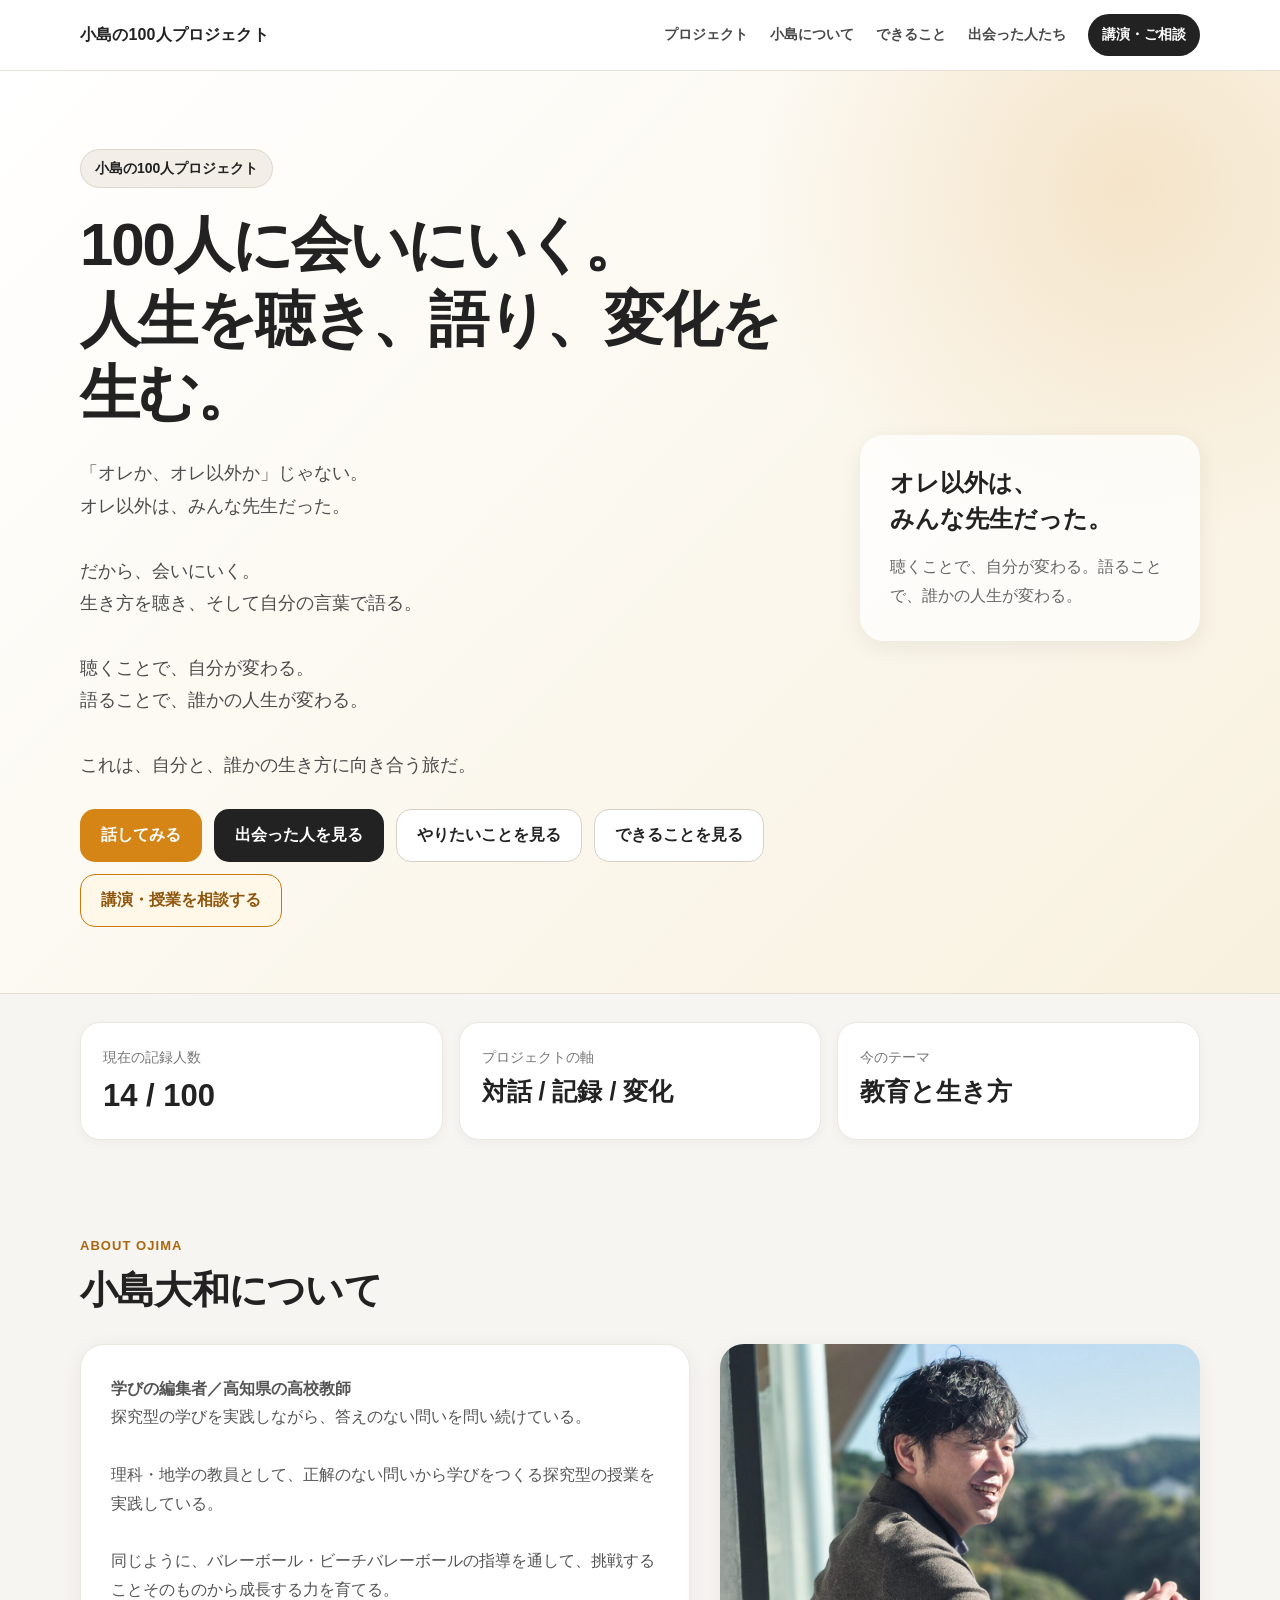
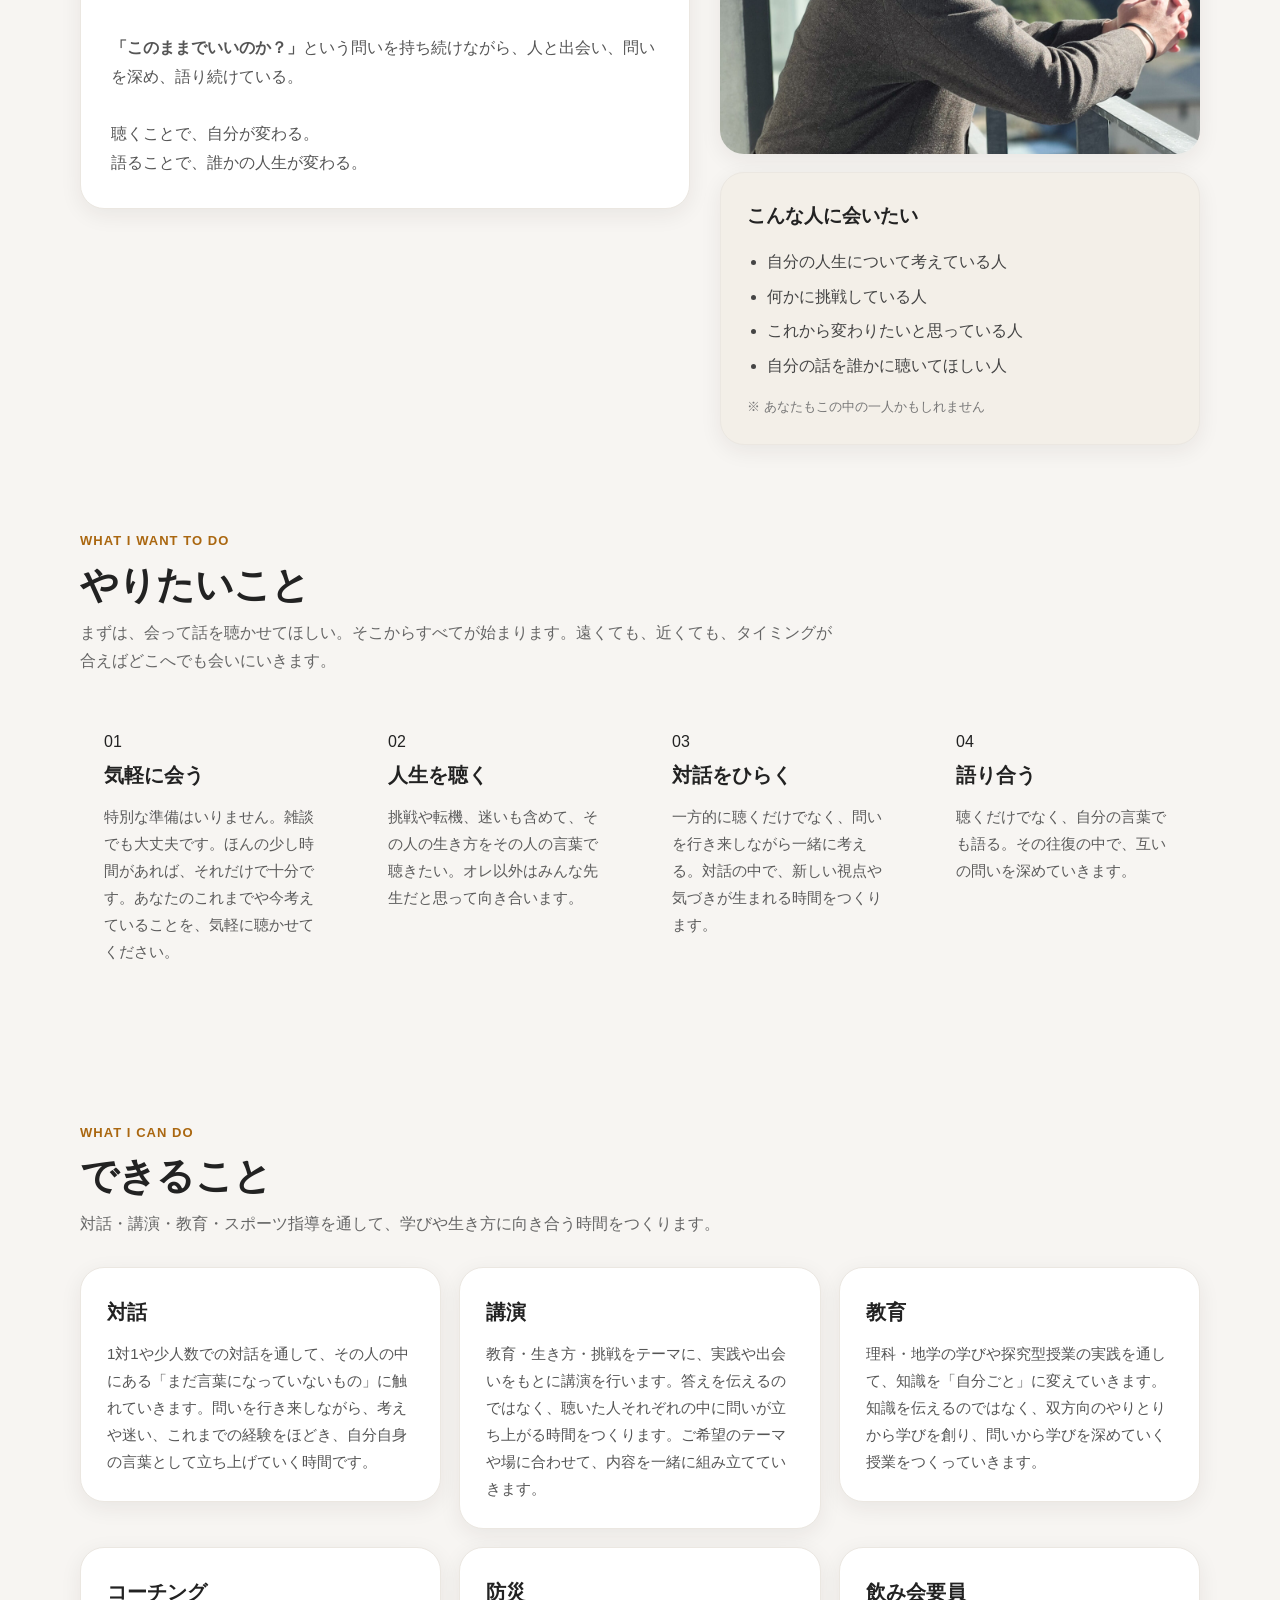
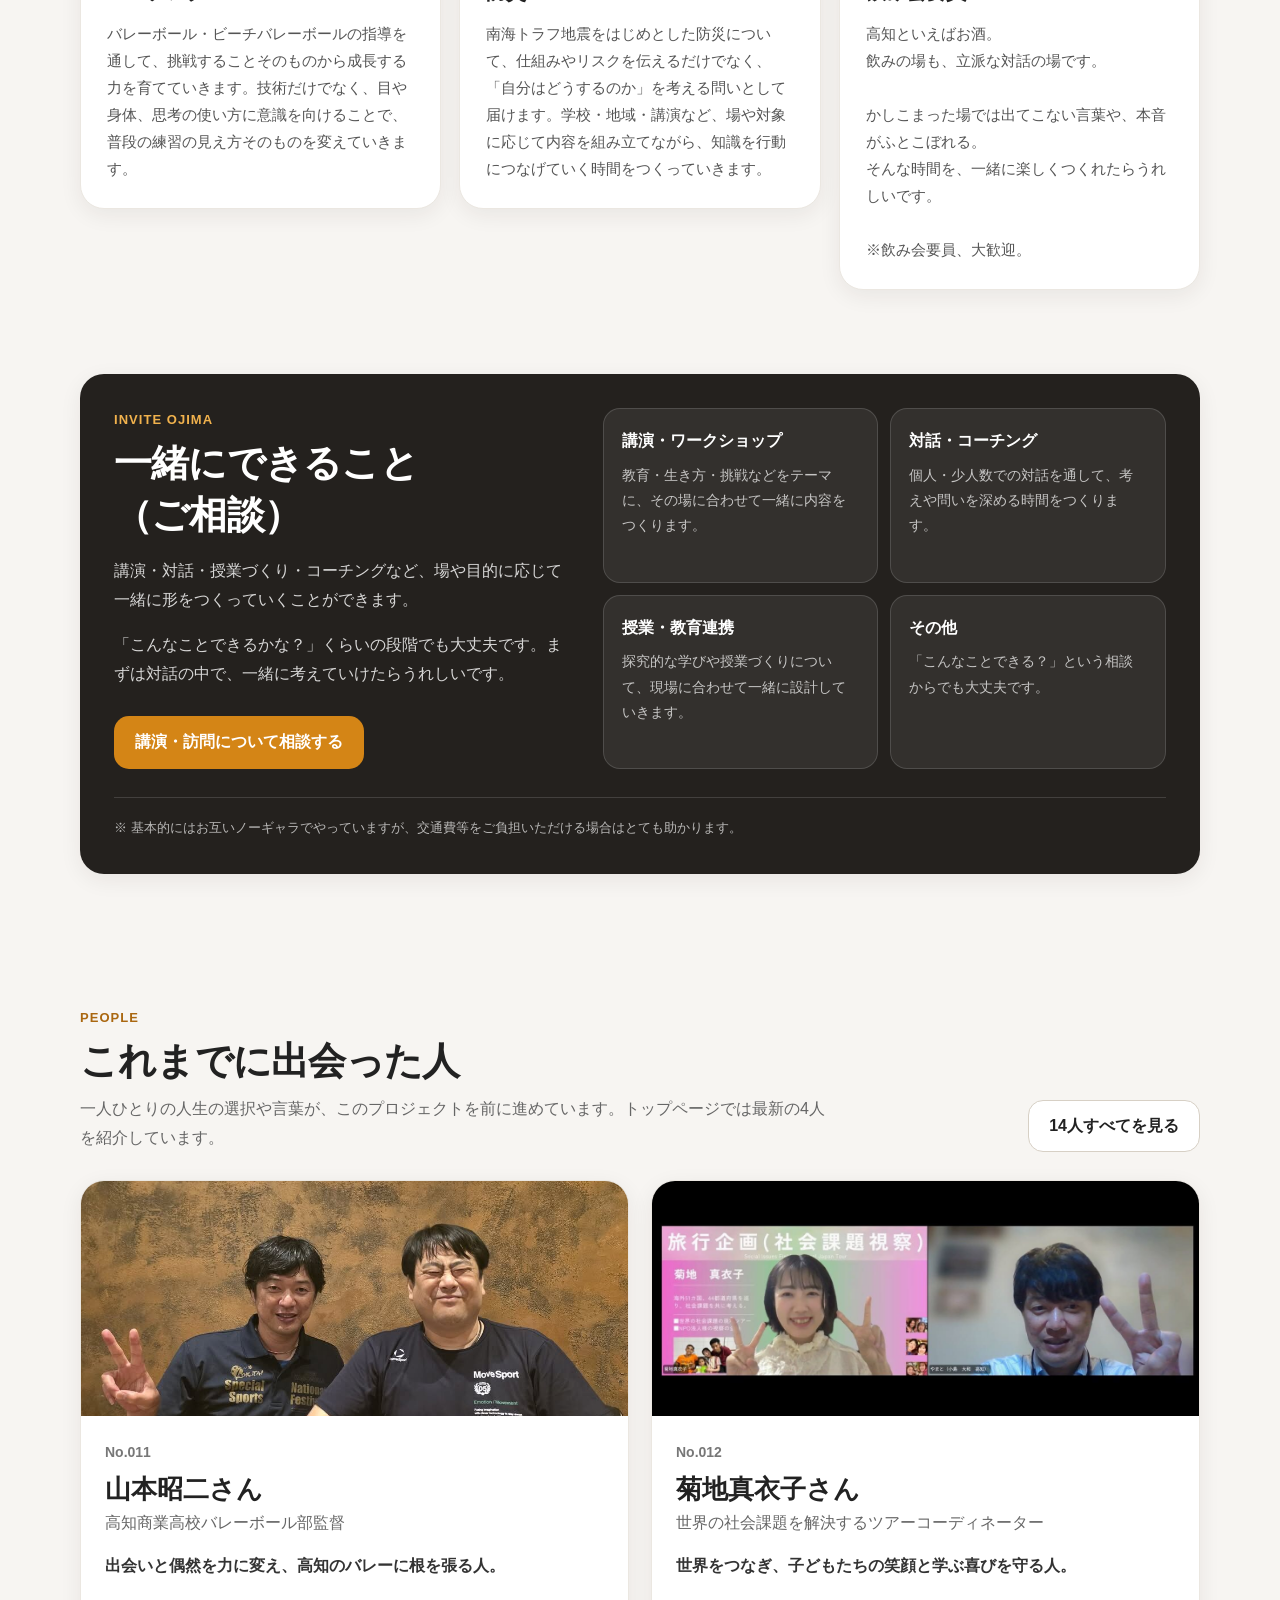
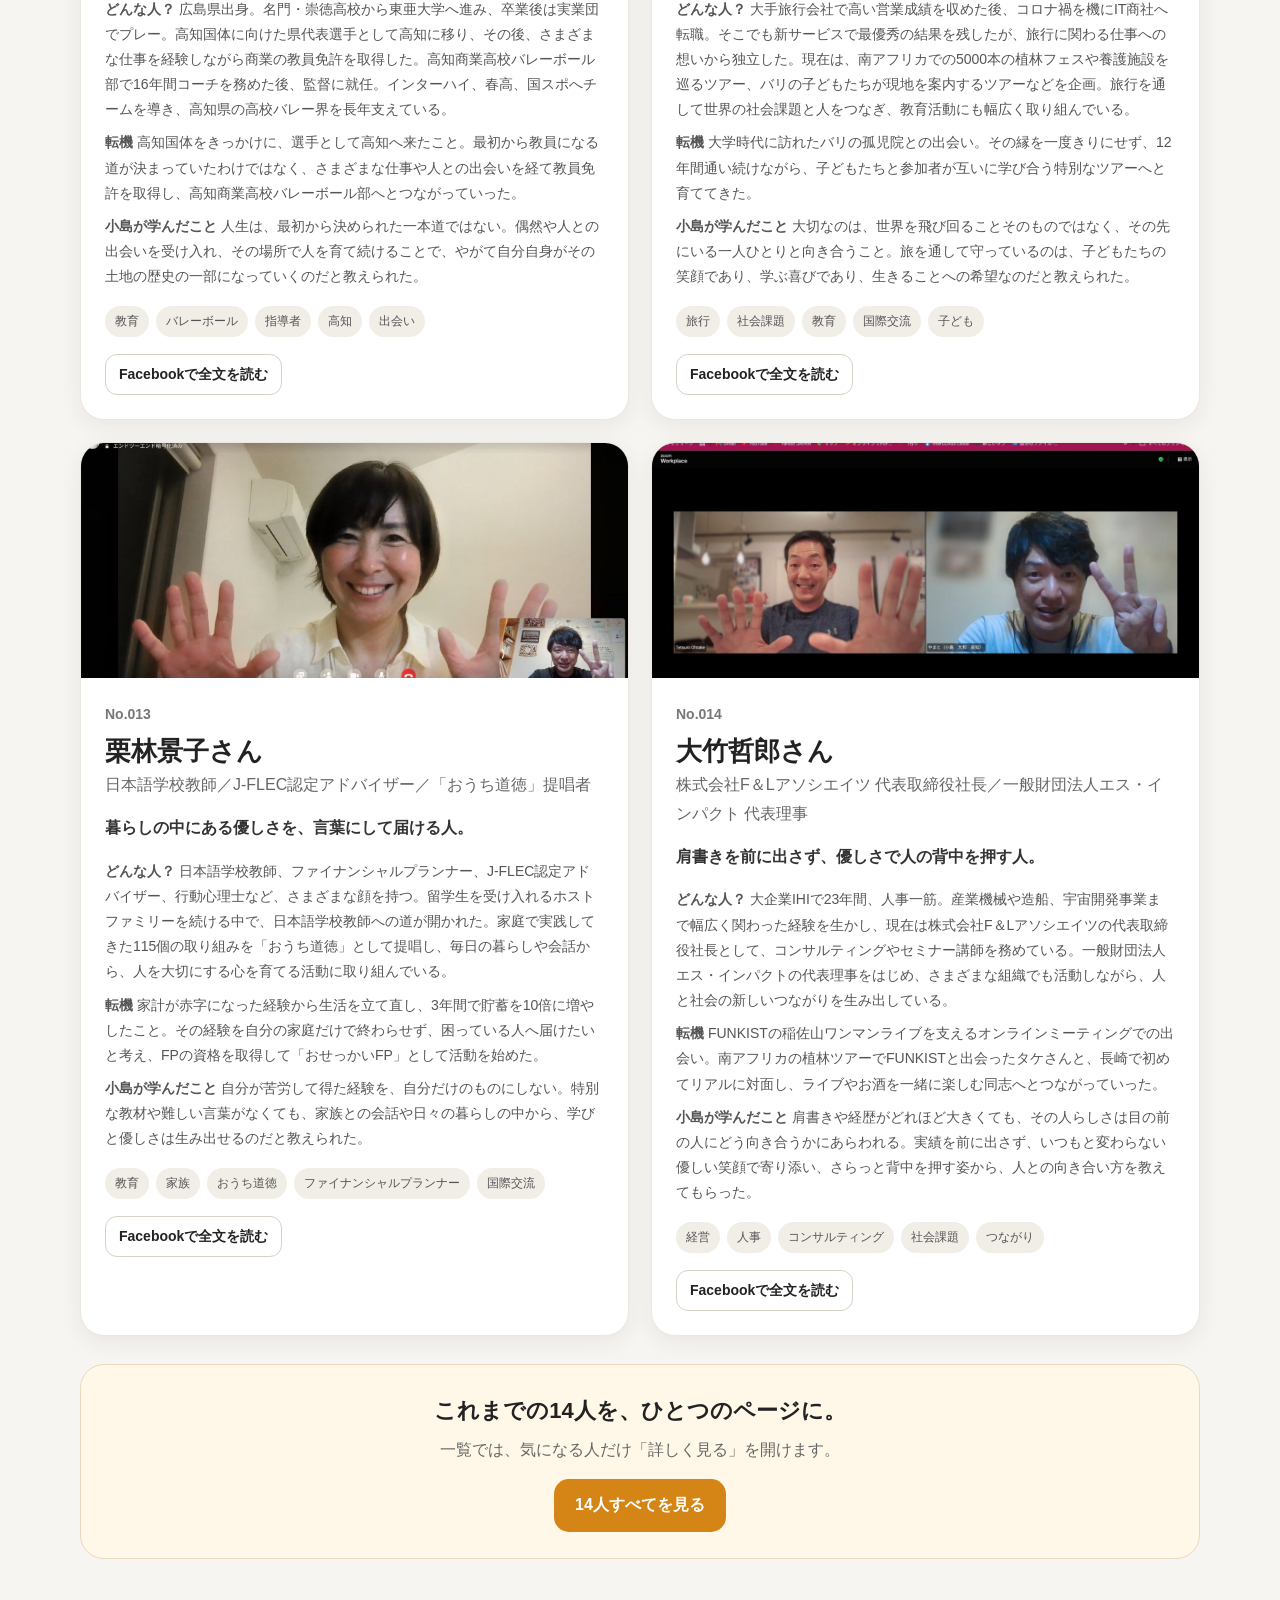
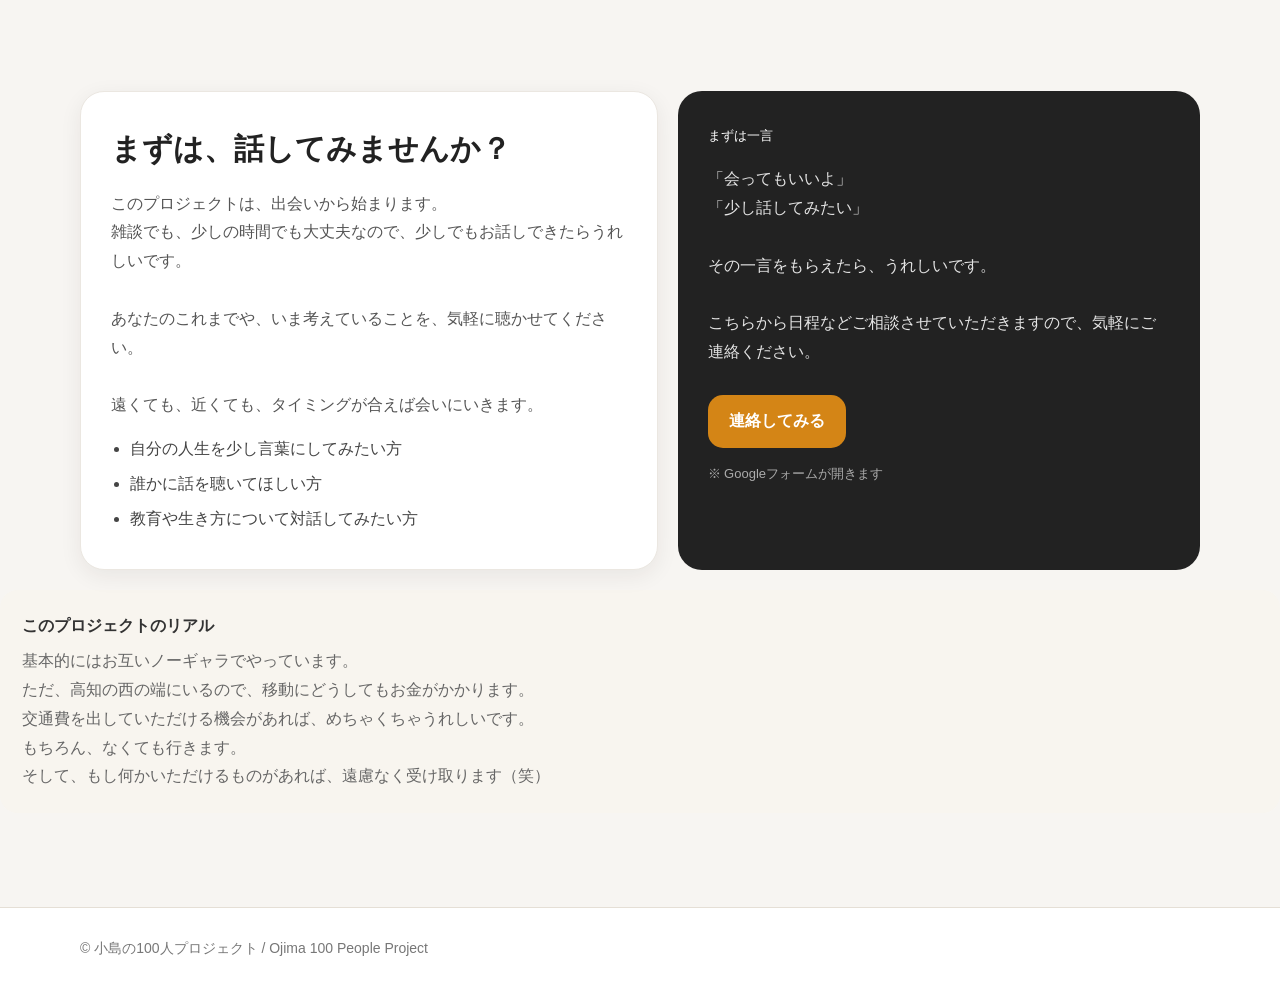
==== commit d699cc09: "14人目・大竹哲郎さんの公開前プレビューを追加" ====
--- a/index.html
+++ b/index.html
@@ -5,9 +5,17 @@
   <meta name="viewport" content="width=device-width, initial-scale=1">
   <meta name="description" content="小島大和が100人と出会い、話を聴き、学びを届ける100人プロジェクト。">
   <title>小島の100人プロジェクト</title>
-  <link rel="stylesheet" href="style.css">
-  <script src="people-data.js" defer></script>
-  <script src="site.js" defer></script>
+  <!-- Google tag (gtag.js) -->
+  <script async src="https://www.googletagmanager.com/gtag/js?id=G-ZH8V420J9N"></script>
+  <script>
+    window.dataLayer = window.dataLayer || [];
+    function gtag(){dataLayer.push(arguments);}
+    gtag('js', new Date());
+    gtag('config', 'G-ZH8V420J9N');
+  </script>
+  <link rel="stylesheet" href="style.css?v=20260817-1">
+  <script src="people-data.js?v=20260817-1" defer></script>
+  <script src="site.js?v=20260817-1" defer></script>
 </head>
 <body>
   <header class="site-header">
@@ -73,7 +81,7 @@
       </div>
     </section>
 
-    <section class="section section-compact">
+    <section class="section section-compact" id="wants">
       <div class="container">
         <div class="section-head"><div><p class="section-kicker">WHAT I WANT TO DO</p><h2 class="section-title">やりたいこと</h2><p class="section-sub">まずは、会って話を聴かせてほしい。そこからすべてが始まります。遠くても、近くても、タイミングが合えばどこへでも会いにいきます。</p></div></div>
         <div class="mini-grid">
@@ -106,7 +114,7 @@
           <h2 class="section-title">一緒にできること<br><span class="request-title-note">（ご相談）</span></h2>
           <p>講演・対話・授業づくり・コーチングなど、場や目的に応じて一緒に形をつくっていくことができます。</p>
           <p>「こんなことできるかな？」くらいの段階でも大丈夫です。まずは対話の中で、一緒に考えていけたらうれしいです。</p>
-          <div class="button-row"><a class="button button-main" href="https://forms.gle/3soscG9UwCmbRUyx8" target="_blank" rel="noopener noreferrer">講演・訪問について相談する</a></div>
+          <div class="button-row"><a class="button button-main" href="https://forms.gle/3soscG9UwCmbRUyx8" target="_blank" rel="noopener noreferrer" data-contact-location="request">講演・訪問について相談する</a></div>
         </div>
         <div class="request-options">
           <div><strong>講演・ワークショップ</strong><span>教育・生き方・挑戦などをテーマに、その場に合わせて一緒に内容をつくります。</span></div>
@@ -122,22 +130,33 @@
       <div class="container">
         <div class="section-head">
           <div><p class="section-kicker">PEOPLE</p><h2 class="section-title">これまでに出会った人</h2><p class="section-sub">一人ひとりの人生の選択や言葉が、このプロジェクトを前に進めています。トップページでは最新の4人を紹介しています。</p></div>
-          <a class="button button-light" href="people.html">13人すべてを見る</a>
+          <a class="button button-light" href="people.html">14人すべてを見る</a>
         </div>
         <div class="featured-grid" id="featured-people"></div>
-        <div class="all-people-cta"><strong>これまでの13人を、ひとつのページに。</strong><p>一覧では、気になる人だけ「詳しく見る」を開けます。</p><a class="button button-main" href="people.html">13人すべてを見る</a></div>
+        <div class="all-people-cta"><strong>これまでの14人を、ひとつのページに。</strong><p>一覧では、気になる人だけ「詳しく見る」を開けます。</p><a class="button button-main" href="people.html">14人すべてを見る</a></div>
       </div>
     </section>
 
     <section class="section" id="contact">
       <div class="container contact-grid">
         <div class="card contact-copy"><h2>まずは、話してみませんか？</h2><p>このプロジェクトは、出会いから始まります。<br>雑談でも、少しの時間でも大丈夫なので、少しでもお話しできたらうれしいです。<br><br>あなたのこれまでや、いま考えていることを、気軽に聴かせてください。<br><br>遠くても、近くても、タイミングが合えば会いにいきます。</p><ul class="simple-list"><li>自分の人生を少し言葉にしてみたい方</li><li>誰かに話を聴いてほしい方</li><li>教育や生き方について対話してみたい方</li></ul></div>
-        <div class="contact-dark"><small>まずは一言</small><p>「会ってもいいよ」<br>「少し話してみたい」<br><br>その一言をもらえたら、うれしいです。<br><br>こちらから日程などご相談させていただきますので、気軽にご連絡ください。</p><div class="button-row"><a class="button button-main" href="https://forms.gle/3soscG9UwCmbRUyx8" target="_blank" rel="noopener noreferrer">連絡してみる</a></div><p class="contact-small">※ Googleフォームが開きます</p></div>
+        <div class="contact-dark"><small>まずは一言</small><p>「会ってもいいよ」<br>「少し話してみたい」<br><br>その一言をもらえたら、うれしいです。<br><br>こちらから日程などご相談させていただきますので、気軽にご連絡ください。</p><div class="button-row"><a class="button button-main" href="https://forms.gle/3soscG9UwCmbRUyx8" target="_blank" rel="noopener noreferrer" data-contact-location="contact">連絡してみる</a></div><p class="contact-small">※ Googleフォームが開きます</p></div>
       </div>
       <div class="real-note"><strong>このプロジェクトのリアル</strong>基本的にはお互いノーギャラでやっています。<br>ただ、高知の西の端にいるので、移動にどうしてもお金がかかります。<br>交通費を出していただける機会があれば、めちゃくちゃうれしいです。<br>もちろん、なくても行きます。<br>そして、もし何かいただけるものがあれば、遠慮なく受け取ります（笑）</div>
     </section>
   </main>
 
+  <div class="mobile-jump-menu">
+    <nav class="mobile-jump-links" id="mobile-jump-links" aria-label="スマホ用ページ内メニュー">
+      <a href="#project">プロジェクト</a>
+      <a href="#profile">小島について</a>
+      <a href="#services">できること</a>
+      <a href="people.html">出会った人たち</a>
+      <a href="#request">講演・ご相談</a>
+    </nav>
+    <button class="mobile-jump-button" type="button" aria-expanded="false" aria-controls="mobile-jump-links">気になる場所へ<span aria-hidden="true">☰</span></button>
+  </div>
+
   <footer class="footer"><div class="container">© 小島の100人プロジェクト / Ojima 100 People Project</div></footer>
   <script defer src="https://static.cloudflareinsights.com/beacon.min.js" data-cf-beacon='{"token":"42fcae2c3ddd4a71bd845578c93f13e4"}'></script>
 </body>
--- a/style.css
+++ b/style.css
@@ -183,9 +183,34 @@
 .page-hero { padding: 52px 0; border-bottom: 1px solid var(--line); background: linear-gradient(135deg, #fff 0%, var(--surface-warm) 100%); }
 .page-hero h1 { margin: 8px 0 0; font-size: clamp(36px, 5vw, 50px); }
 .page-hero p { max-width: 780px; margin: 12px 0 0; color: var(--muted); }
-.people-list { display: grid; grid-template-columns: repeat(2, 1fr); gap: 18px; }
+.people-list { display: grid; grid-template-columns: repeat(2, 1fr); align-items: start; gap: 18px; }
 .compact-person { display: grid; grid-template-columns: 190px 1fr; min-height: 245px; overflow: hidden; }
+.compact-person .person-image-frame { height: 100%; min-height: 245px; overflow: hidden; background: #ece8e1; }
 .compact-person .person-image { height: 100%; min-height: 245px; }
+.compact-person-wide { grid-template-columns: 240px 1fr; }
+.compact-person-wide .person-image { object-fit: contain; background: #171717; }
+.photo-focus-010 .person-image,
+.photo-focus-012 .person-image,
+.photo-focus-014 .person-image { object-fit: cover; background: #ece8e1; }
+.photo-focus-010 .person-image { object-position: 20% center; }
+.photo-focus-012 .person-image { object-position: 12% center; }
+.photo-focus-014 .person-image { object-position: 25% center; }
+.compact-person.is-expanded { grid-template-columns: 240px 1fr; }
+.compact-person.is-expanded .person-image-frame {
+  height: 360px;
+  min-height: 360px;
+}
+.compact-person.is-expanded .person-image {
+  height: 100%;
+  min-height: 0;
+  object-fit: cover;
+  object-position: var(--expanded-photo-focus, 50%) center;
+  background: #ece8e1;
+}
+.compact-person.is-expanded.expanded-photo-zoom .person-image {
+  transform: scale(1.5);
+  transform-origin: var(--expanded-zoom-origin, 50%) 50%;
+}
 .compact-body { padding: 21px; }
 .compact-body .person-name { font-size: 23px; }
 .compact-body .person-copy { font-size: 15px; }
@@ -197,6 +222,7 @@
 .detail-toggle .person-meta { padding-bottom: 2px; }
 
 .footer { margin-top: 28px; padding: 28px 0 42px; border-top: 1px solid var(--line); background: #fff; color: #777; font-size: 14px; }
+.mobile-jump-menu { display: none; }
 
 @media (max-width: 980px) {
   .hero-grid, .profile-grid, .contact-grid, .request-panel { grid-template-columns: 1fr; }
@@ -207,6 +233,7 @@
 }
 
 @media (max-width: 760px) {
+  body { padding-bottom: calc(62px + env(safe-area-inset-bottom)); }
   .container { width: min(100% - 28px, 1120px); }
   .site-header { position: relative; }
   .nav-row { min-height: 62px; }
@@ -241,8 +268,61 @@
   .profile-image { height: 350px; }
   .person-image { height: 220px; }
   .compact-person { display: block; }
+  .compact-person .person-image-frame { height: 205px; min-height: 0; }
   .compact-person .person-image { height: 205px; min-height: 0; }
   .person-card-body, .compact-body { padding: 20px; }
+  #project, #profile, #services, #request, #people, #contact { scroll-margin-top: 14px; }
+  .mobile-jump-menu {
+    position: fixed;
+    right: 12px;
+    bottom: max(10px, env(safe-area-inset-bottom));
+    z-index: 40;
+    display: flex;
+    flex-direction: column;
+    align-items: flex-end;
+    gap: 8px;
+  }
+  .mobile-jump-button {
+    min-height: 48px;
+    padding: 0 17px;
+    border: 0;
+    border-radius: 24px;
+    background: var(--text);
+    box-shadow: 0 10px 28px rgba(35, 32, 29, 0.24);
+    color: #fff;
+    font: inherit;
+    font-size: 13px;
+    font-weight: 800;
+    cursor: pointer;
+  }
+  .mobile-jump-button span { margin-left: 8px; font-size: 15px; }
+  .mobile-jump-button[aria-expanded="true"] span { display: inline-block; transform: rotate(90deg); }
+  .mobile-jump-links {
+    width: min(240px, calc(100vw - 24px));
+    display: none;
+    overflow: hidden;
+    border: 1px solid rgba(35, 32, 29, 0.12);
+    border-radius: 17px;
+    background: rgba(255, 255, 255, 0.96);
+    box-shadow: 0 12px 32px rgba(35, 32, 29, 0.18);
+    backdrop-filter: blur(12px);
+  }
+  .mobile-jump-links.open { display: block; }
+  .mobile-jump-links a {
+    min-height: 46px;
+    display: flex;
+    align-items: center;
+    justify-content: space-between;
+    padding: 8px 16px;
+    border-bottom: 1px solid #eee9e2;
+    color: #55504a;
+    font-size: 13px;
+    font-weight: 800;
+    text-decoration: none;
+  }
+  .mobile-jump-links a::after { content: "→"; color: var(--accent-dark); }
+  .mobile-jump-links a:last-child { border-bottom: 0; }
+  .mobile-jump-links a[aria-current="page"] { background: #f3efe8; color: var(--text); }
 }
 
 @media (prefers-reduced-motion: reduce) {
